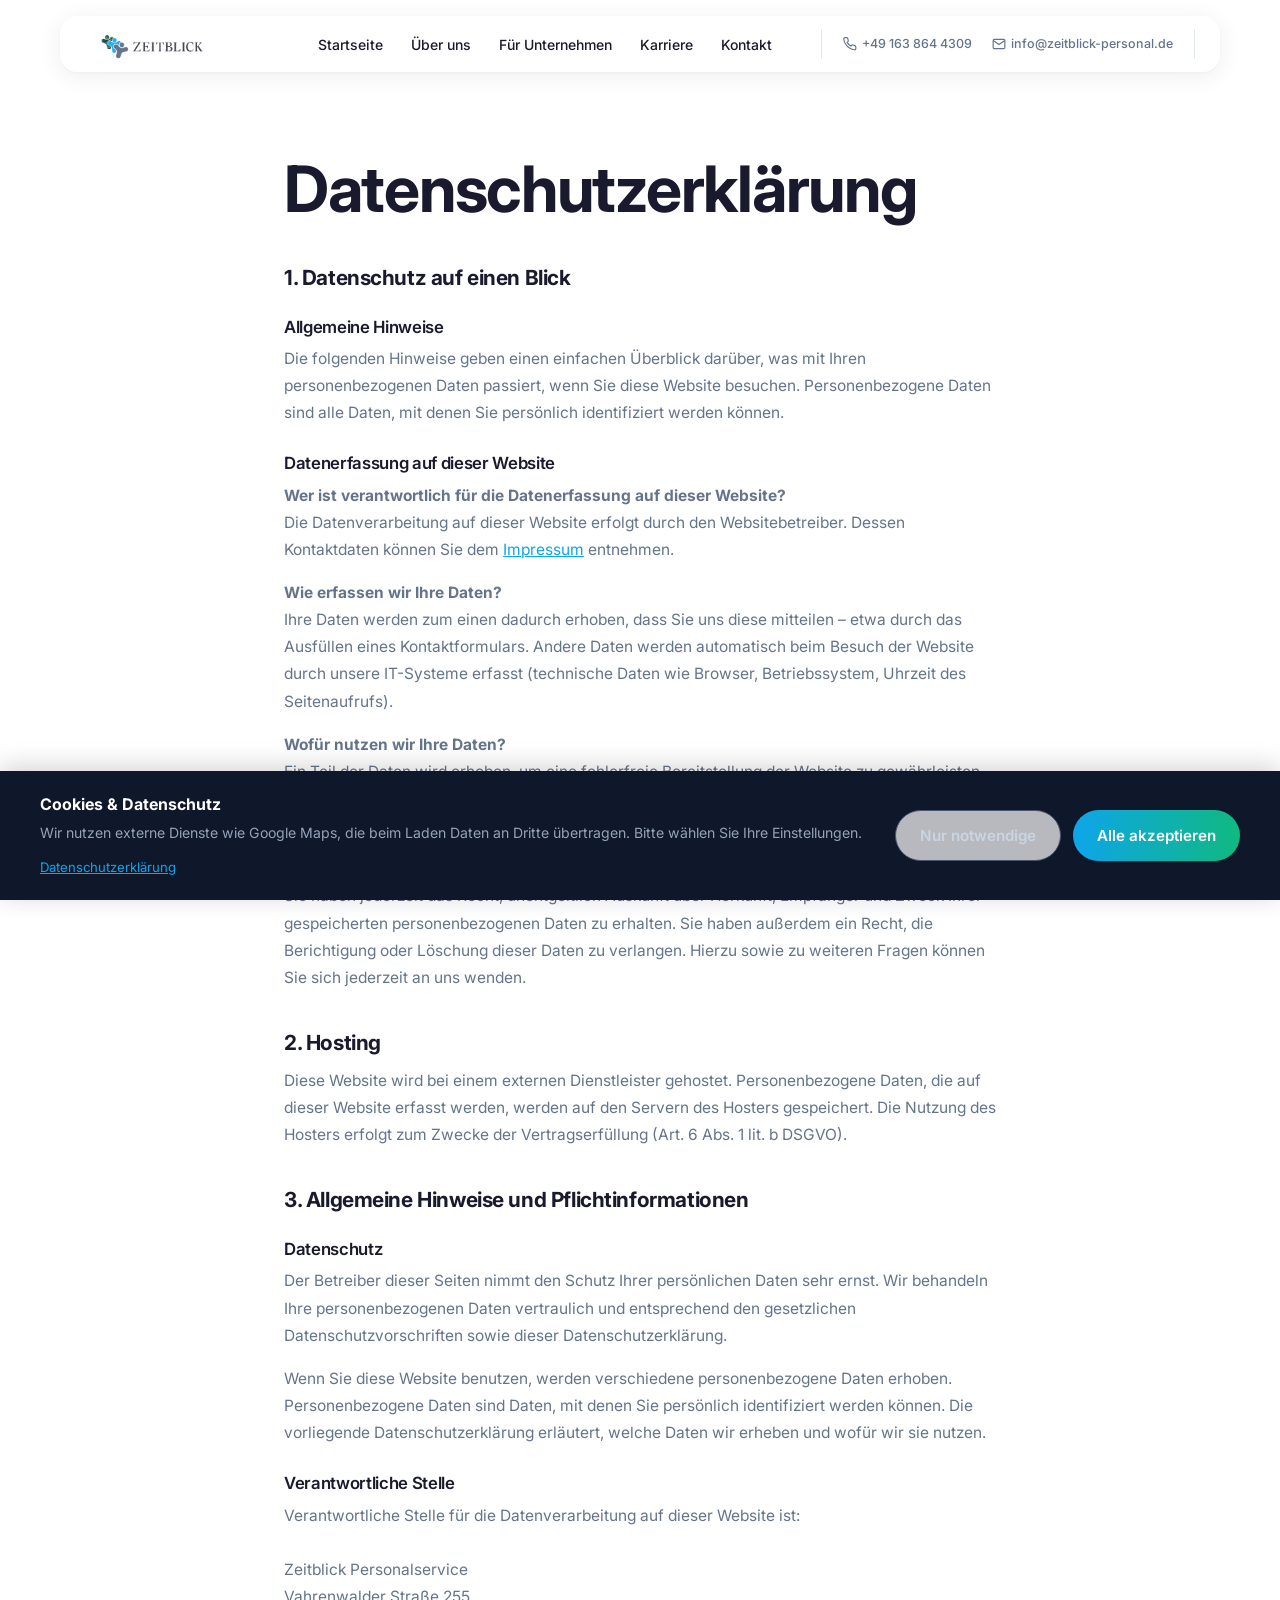
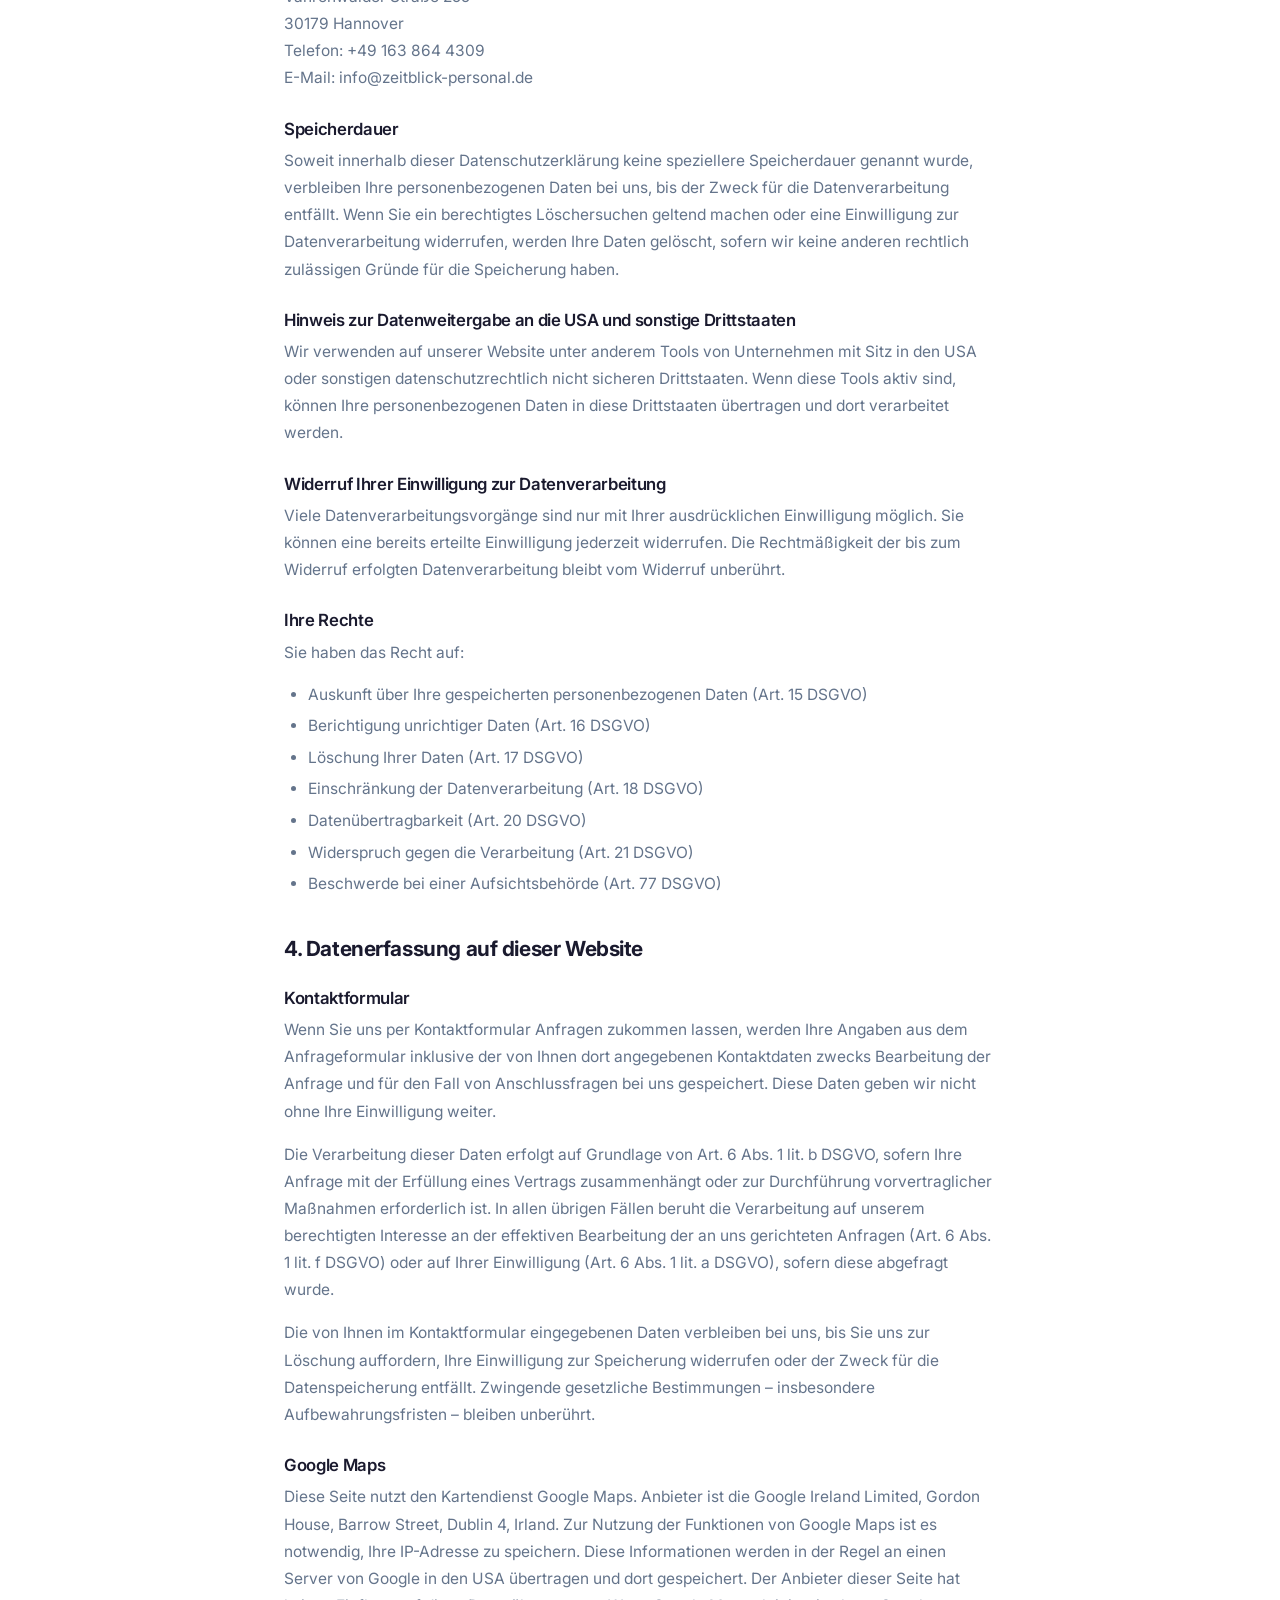
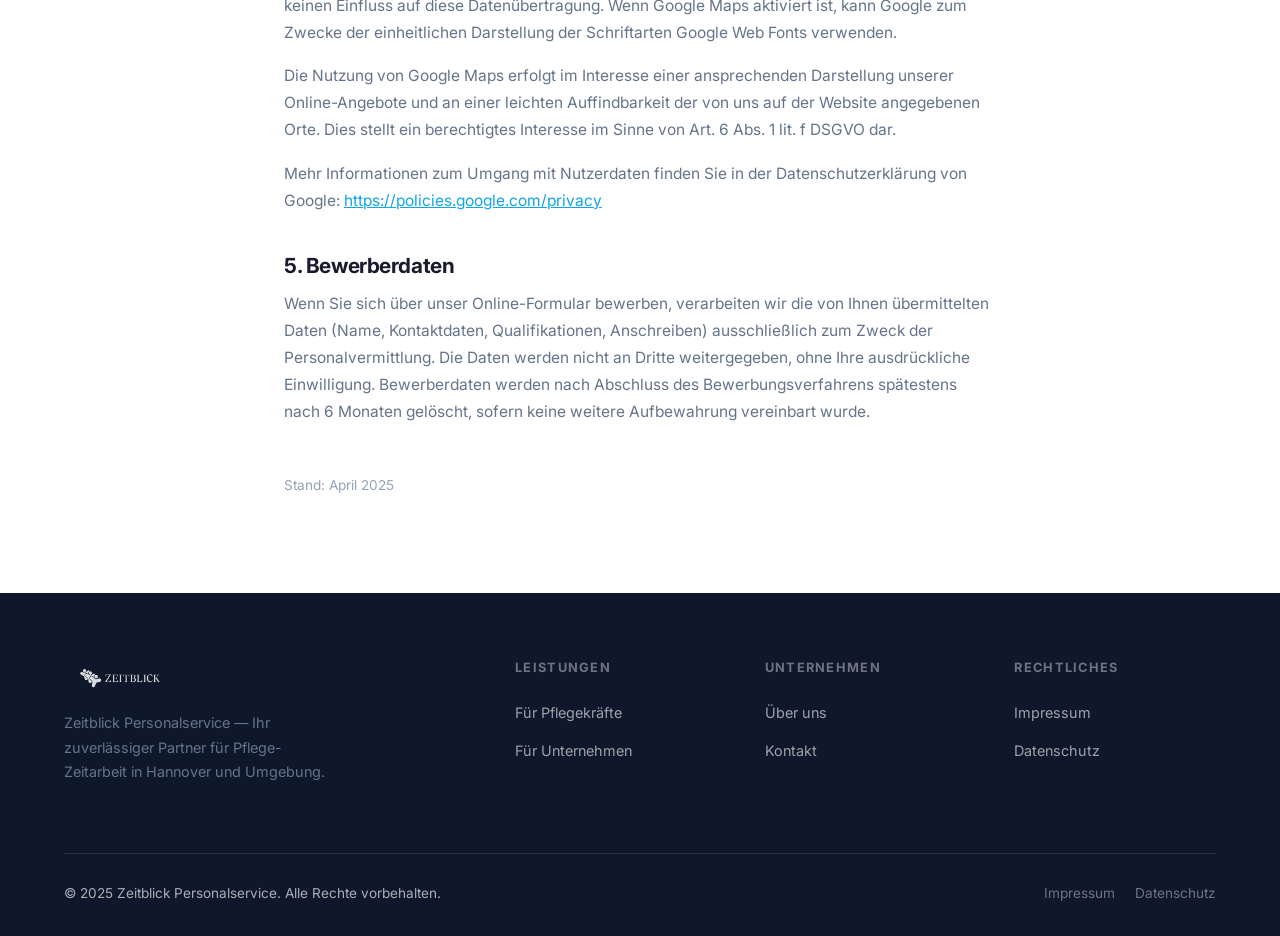
==== datenschutz.html @ 5e9ec185 "'Jetzt anfragen'-Button aus Nav-Insel entfernt Co-Authored-By: Claude Sonnet 4.6 <noreply@anthropic." ====
<!DOCTYPE html>
<html lang="de">
<head>
  <meta charset="UTF-8">
  <meta name="viewport" content="width=device-width, initial-scale=1.0">
  <title>Datenschutzerklärung — Zeitblick Personalservice</title>
  <meta name="description" content="Datenschutzerklärung von Zeitblick Personalservice gemäß DSGVO.">
  <meta property="og:type" content="website">
  <meta property="og:title" content="Datenschutzerklärung — Zeitblick Personalservice">
  <meta property="og:url" content="https://www.zeitblick-personal.de/datenschutz.html">
  <link rel="icon" type="image/svg+xml" href="assets/favicon.svg">
  <link rel="stylesheet" href="css/style.css">
</head>
<body>

<!-- Navigation -->
<nav class="nav" id="nav">
  <div class="container nav__inner">
    <a href="index.html" class="nav__logo">
      <img src="assets/logo.png" alt="Zeitblick Personalservice">
    </a>
    <ul class="nav__links">
      <li><a href="index.html" class="nav__link">Startseite</a></li>
      <li><a href="ueber-uns.html" class="nav__link">Über uns</a></li>
      <li><a href="unternehmen.html" class="nav__link">Für Unternehmen</a></li>
      <li><a href="karriere.html" class="nav__link">Karriere</a></li>
      <li><a href="kontakt.html" class="nav__link">Kontakt</a></li>
    </ul>
    <div class="nav__contact">
      <a href="tel:+491638644309" class="nav__contact-link">
        <svg width="14" height="14" viewBox="0 0 24 24" fill="none" stroke="currentColor" stroke-width="2"><path d="M22 16.92v3a2 2 0 01-2.18 2 19.79 19.79 0 01-8.63-3.07A19.5 19.5 0 014.36 12a19.79 19.79 0 01-3.07-8.67A2 2 0 013.27 1.2h3a2 2 0 012 1.72c.127.96.361 1.903.7 2.81a2 2 0 01-.45 2.11L7.09 9.21a16 16 0 006.29 6.29l1.38-1.38a2 2 0 012.11-.45c.907.339 1.85.573 2.81.7a2 2 0 011.72 2.04z"/></svg>
        +49 163 864 4309
      </a>
      <a href="mailto:info@zeitblick-personal.de" class="nav__contact-link">
        <svg width="14" height="14" viewBox="0 0 24 24" fill="none" stroke="currentColor" stroke-width="2"><path d="M4 4h16c1.1 0 2 .9 2 2v12c0 1.1-.9 2-2 2H4c-1.1 0-2-.9-2-2V6c0-1.1.9-2 2-2z"/><polyline points="22,6 12,13 2,6"/></svg>
        info@zeitblick-personal.de
      </a>
    </div>
    <button class="nav__toggle" id="navToggle" aria-label="Menü öffnen" aria-expanded="false">
      <span></span><span></span><span></span>
    </button>
  </div>
</nav>
<div class="nav__mobile" id="mobileNav">
  <a href="index.html">Startseite</a>
  <a href="ueber-uns.html">Über uns</a>
  <a href="unternehmen.html">Für Unternehmen</a>
  <a href="karriere.html">Karriere</a>
  <a href="kontakt.html">Kontakt</a>
  <a href="kontakt.html" class="btn btn--primary">Jetzt anfragen</a>
</div>

<div style="padding-top:var(--nav-h);">
  <div class="prose">
    <h1>Datenschutzerklärung</h1>

    <h2>1. Datenschutz auf einen Blick</h2>
    <h3>Allgemeine Hinweise</h3>
    <p>Die folgenden Hinweise geben einen einfachen Überblick darüber, was mit Ihren personenbezogenen Daten passiert, wenn Sie diese Website besuchen. Personenbezogene Daten sind alle Daten, mit denen Sie persönlich identifiziert werden können.</p>

    <h3>Datenerfassung auf dieser Website</h3>
    <p><strong>Wer ist verantwortlich für die Datenerfassung auf dieser Website?</strong><br>
    Die Datenverarbeitung auf dieser Website erfolgt durch den Websitebetreiber. Dessen Kontaktdaten können Sie dem <a href="impressum.html">Impressum</a> entnehmen.</p>
    <p><strong>Wie erfassen wir Ihre Daten?</strong><br>
    Ihre Daten werden zum einen dadurch erhoben, dass Sie uns diese mitteilen – etwa durch das Ausfüllen eines Kontaktformulars. Andere Daten werden automatisch beim Besuch der Website durch unsere IT-Systeme erfasst (technische Daten wie Browser, Betriebssystem, Uhrzeit des Seitenaufrufs).</p>
    <p><strong>Wofür nutzen wir Ihre Daten?</strong><br>
    Ein Teil der Daten wird erhoben, um eine fehlerfreie Bereitstellung der Website zu gewährleisten. Andere Daten können zur Analyse Ihres Nutzerverhaltens verwendet werden. Kontaktdaten werden ausschließlich zur Beantwortung Ihrer Anfragen genutzt.</p>
    <p><strong>Welche Rechte haben Sie bezüglich Ihrer Daten?</strong><br>
    Sie haben jederzeit das Recht, unentgeltlich Auskunft über Herkunft, Empfänger und Zweck Ihrer gespeicherten personenbezogenen Daten zu erhalten. Sie haben außerdem ein Recht, die Berichtigung oder Löschung dieser Daten zu verlangen. Hierzu sowie zu weiteren Fragen können Sie sich jederzeit an uns wenden.</p>

    <h2>2. Hosting</h2>
    <p>Diese Website wird bei einem externen Dienstleister gehostet. Personenbezogene Daten, die auf dieser Website erfasst werden, werden auf den Servern des Hosters gespeichert. Die Nutzung des Hosters erfolgt zum Zwecke der Vertragserfüllung (Art. 6 Abs. 1 lit. b DSGVO).</p>

    <h2>3. Allgemeine Hinweise und Pflichtinformationen</h2>
    <h3>Datenschutz</h3>
    <p>Der Betreiber dieser Seiten nimmt den Schutz Ihrer persönlichen Daten sehr ernst. Wir behandeln Ihre personenbezogenen Daten vertraulich und entsprechend den gesetzlichen Datenschutzvorschriften sowie dieser Datenschutzerklärung.</p>
    <p>Wenn Sie diese Website benutzen, werden verschiedene personenbezogene Daten erhoben. Personenbezogene Daten sind Daten, mit denen Sie persönlich identifiziert werden können. Die vorliegende Datenschutzerklärung erläutert, welche Daten wir erheben und wofür wir sie nutzen.</p>

    <h3>Verantwortliche Stelle</h3>
    <p>Verantwortliche Stelle für die Datenverarbeitung auf dieser Website ist:<br><br>
    Zeitblick Personalservice<br>
    Vahrenwalder Straße 255<br>
    30179 Hannover<br>
    Telefon: +49 163 864 4309<br>
    E-Mail: info@zeitblick-personal.de</p>

    <h3>Speicherdauer</h3>
    <p>Soweit innerhalb dieser Datenschutzerklärung keine speziellere Speicherdauer genannt wurde, verbleiben Ihre personenbezogenen Daten bei uns, bis der Zweck für die Datenverarbeitung entfällt. Wenn Sie ein berechtigtes Löschersuchen geltend machen oder eine Einwilligung zur Datenverarbeitung widerrufen, werden Ihre Daten gelöscht, sofern wir keine anderen rechtlich zulässigen Gründe für die Speicherung haben.</p>

    <h3>Hinweis zur Datenweitergabe an die USA und sonstige Drittstaaten</h3>
    <p>Wir verwenden auf unserer Website unter anderem Tools von Unternehmen mit Sitz in den USA oder sonstigen datenschutzrechtlich nicht sicheren Drittstaaten. Wenn diese Tools aktiv sind, können Ihre personenbezogenen Daten in diese Drittstaaten übertragen und dort verarbeitet werden.</p>

    <h3>Widerruf Ihrer Einwilligung zur Datenverarbeitung</h3>
    <p>Viele Datenverarbeitungsvorgänge sind nur mit Ihrer ausdrücklichen Einwilligung möglich. Sie können eine bereits erteilte Einwilligung jederzeit widerrufen. Die Rechtmäßigkeit der bis zum Widerruf erfolgten Datenverarbeitung bleibt vom Widerruf unberührt.</p>

    <h3>Ihre Rechte</h3>
    <p>Sie haben das Recht auf:</p>
    <ul>
      <li>Auskunft über Ihre gespeicherten personenbezogenen Daten (Art. 15 DSGVO)</li>
      <li>Berichtigung unrichtiger Daten (Art. 16 DSGVO)</li>
      <li>Löschung Ihrer Daten (Art. 17 DSGVO)</li>
      <li>Einschränkung der Datenverarbeitung (Art. 18 DSGVO)</li>
      <li>Datenübertragbarkeit (Art. 20 DSGVO)</li>
      <li>Widerspruch gegen die Verarbeitung (Art. 21 DSGVO)</li>
      <li>Beschwerde bei einer Aufsichtsbehörde (Art. 77 DSGVO)</li>
    </ul>

    <h2>4. Datenerfassung auf dieser Website</h2>
    <h3>Kontaktformular</h3>
    <p>Wenn Sie uns per Kontaktformular Anfragen zukommen lassen, werden Ihre Angaben aus dem Anfrageformular inklusive der von Ihnen dort angegebenen Kontaktdaten zwecks Bearbeitung der Anfrage und für den Fall von Anschlussfragen bei uns gespeichert. Diese Daten geben wir nicht ohne Ihre Einwilligung weiter.</p>
    <p>Die Verarbeitung dieser Daten erfolgt auf Grundlage von Art. 6 Abs. 1 lit. b DSGVO, sofern Ihre Anfrage mit der Erfüllung eines Vertrags zusammenhängt oder zur Durchführung vorvertraglicher Maßnahmen erforderlich ist. In allen übrigen Fällen beruht die Verarbeitung auf unserem berechtigten Interesse an der effektiven Bearbeitung der an uns gerichteten Anfragen (Art. 6 Abs. 1 lit. f DSGVO) oder auf Ihrer Einwilligung (Art. 6 Abs. 1 lit. a DSGVO), sofern diese abgefragt wurde.</p>
    <p>Die von Ihnen im Kontaktformular eingegebenen Daten verbleiben bei uns, bis Sie uns zur Löschung auffordern, Ihre Einwilligung zur Speicherung widerrufen oder der Zweck für die Datenspeicherung entfällt. Zwingende gesetzliche Bestimmungen – insbesondere Aufbewahrungsfristen – bleiben unberührt.</p>

    <h3>Google Maps</h3>
    <p>Diese Seite nutzt den Kartendienst Google Maps. Anbieter ist die Google Ireland Limited, Gordon House, Barrow Street, Dublin 4, Irland. Zur Nutzung der Funktionen von Google Maps ist es notwendig, Ihre IP-Adresse zu speichern. Diese Informationen werden in der Regel an einen Server von Google in den USA übertragen und dort gespeichert. Der Anbieter dieser Seite hat keinen Einfluss auf diese Datenübertragung. Wenn Google Maps aktiviert ist, kann Google zum Zwecke der einheitlichen Darstellung der Schriftarten Google Web Fonts verwenden.</p>
    <p>Die Nutzung von Google Maps erfolgt im Interesse einer ansprechenden Darstellung unserer Online-Angebote und an einer leichten Auffindbarkeit der von uns auf der Website angegebenen Orte. Dies stellt ein berechtigtes Interesse im Sinne von Art. 6 Abs. 1 lit. f DSGVO dar.</p>
    <p>Mehr Informationen zum Umgang mit Nutzerdaten finden Sie in der Datenschutzerklärung von Google: <a href="https://policies.google.com/privacy" target="_blank" rel="noopener">https://policies.google.com/privacy</a></p>

    <h2>5. Bewerberdaten</h2>
    <p>Wenn Sie sich über unser Online-Formular bewerben, verarbeiten wir die von Ihnen übermittelten Daten (Name, Kontaktdaten, Qualifikationen, Anschreiben) ausschließlich zum Zweck der Personalvermittlung. Die Daten werden nicht an Dritte weitergegeben, ohne Ihre ausdrückliche Einwilligung. Bewerberdaten werden nach Abschluss des Bewerbungsverfahrens spätestens nach 6 Monaten gelöscht, sofern keine weitere Aufbewahrung vereinbart wurde.</p>

    <p style="margin-top:48px;font-size:.85rem;color:var(--text-3);">Stand: April 2025</p>
  </div>
</div>

<!-- Footer -->
<footer class="footer">
  <div class="container">
    <div class="footer__grid">
      <div>
        <img src="assets/logo.png" alt="Zeitblick Personalservice" class="footer__logo">
        <p class="footer__desc">Zeitblick Personalservice — Ihr zuverlässiger Partner für Pflege-Zeitarbeit in Hannover und Umgebung.</p>
      </div>
      <div>
        <div class="footer__heading">Leistungen</div>
        <ul class="footer__links">
          <li><a href="karriere.html">Für Pflegekräfte</a></li>
          <li><a href="unternehmen.html">Für Unternehmen</a></li>
        </ul>
      </div>
      <div>
        <div class="footer__heading">Unternehmen</div>
        <ul class="footer__links">
          <li><a href="ueber-uns.html">Über uns</a></li>
          <li><a href="kontakt.html">Kontakt</a></li>
        </ul>
      </div>
      <div>
        <div class="footer__heading">Rechtliches</div>
        <ul class="footer__links">
          <li><a href="impressum.html">Impressum</a></li>
          <li><a href="datenschutz.html">Datenschutz</a></li>
        </ul>
      </div>
    </div>
    <div class="footer__bottom">
      <span class="footer__copy">© 2025 Zeitblick Personalservice. Alle Rechte vorbehalten.</span>
      <div class="footer__legal">
        <a href="impressum.html">Impressum</a>
        <a href="datenschutz.html">Datenschutz</a>
      </div>
    </div>
  </div>
</footer>

<script src="js/main.js"></script>
</body>
</html>
---- css/style.css ----
/* =========================================
   Zeitblick Personalservice — Main Stylesheet
   Design: Apple / OpenAI inspired — clean, minimal, premium
   ========================================= */

@import url('https://fonts.googleapis.com/css2?family=Inter:wght@300;400;500;600;700;800&display=swap');

/* --- Variables --- */
:root {
  --primary:       #0ea5e9;
  --primary-dark:  #0284c7;
  --primary-light: #e0f2fe;
  --secondary:     #10b981;
  --secondary-light: #d1fae5;
  --accent:        #f59e0b;

  --white:         #ffffff;
  --bg:            #ffffff;
  --bg-subtle:     #f8fafc;
  --bg-dark:       #0f172a;

  --text:          #1a1a2e;
  --text-2:        #64748b;
  --text-3:        #94a3b8;
  --text-light:    #ffffff;

  --border:        #cbd5e1;
  --border-light:  #e2e8f0;

  --r-sm:  8px;
  --r:     14px;
  --r-lg:  20px;
  --r-xl:  28px;

  --shadow-sm: 0 1px 4px rgba(0,0,0,.05);
  --shadow:    0 4px 20px rgba(0,0,0,.08);
  --shadow-lg: 0 12px 40px rgba(0,0,0,.12);

  --nav-h: 72px;
  --max-w: 1200px;
  --narrow: 760px;

  --ease: cubic-bezier(.25,.46,.45,.94);
}

/* --- Reset --- */
*, *::before, *::after { box-sizing: border-box; margin: 0; padding: 0; }
html { scroll-behavior: smooth; -webkit-text-size-adjust: 100%; }
body {
  font-family: 'Inter', -apple-system, BlinkMacSystemFont, 'Segoe UI', sans-serif;
  font-size: 17px;
  line-height: 1.65;
  color: var(--text);
  background: var(--bg);
  -webkit-font-smoothing: antialiased;
}
img, svg { display: block; max-width: 100%; }
a { color: inherit; text-decoration: none; }
ul { list-style: none; }
button { font: inherit; cursor: pointer; border: none; background: none; }
input, textarea, select {
  font: inherit;
  border: none;
  outline: none;
  background: none;
}

/* --- Typography --- */
h1, h2, h3, h4 { font-weight: 700; line-height: 1.15; letter-spacing: -.02em; }
h1 { font-size: clamp(2.4rem, 5vw, 4rem); }
h2 { font-size: clamp(1.8rem, 3.5vw, 2.8rem); }
h3 { font-size: clamp(1.2rem, 2vw, 1.5rem); font-weight: 600; }
h4 { font-size: 1rem; font-weight: 600; }
p { color: var(--text-2); line-height: 1.75; }
.lead {
  font-size: clamp(1.05rem, 2vw, 1.25rem);
  color: var(--text-2);
  line-height: 1.7;
}
.eyebrow {
  font-size: .8rem;
  font-weight: 600;
  letter-spacing: .12em;
  text-transform: uppercase;
  color: var(--primary);
  margin-bottom: .75rem;
}

/* --- Layout --- */
.container {
  width: 100%;
  max-width: var(--max-w);
  margin: 0 auto;
  padding: 0 24px;
}
.container--narrow {
  max-width: var(--narrow);
}
.section {
  padding: 100px 0;
}
.section--sm {
  padding: 64px 0;
}
.section--dark {
  background: var(--bg-dark);
  color: var(--text-light);
}
.section--dark p { color: rgba(255,255,255,.65); }
.section--gray {
  background: var(--bg-subtle);
}
.grid-2 {
  display: grid;
  grid-template-columns: 1fr 1fr;
  gap: 32px;
}
.grid-3 {
  display: grid;
  grid-template-columns: repeat(3, 1fr);
  gap: 28px;
}
.grid-4 {
  display: grid;
  grid-template-columns: repeat(4, 1fr);
  gap: 24px;
}
.flex-center {
  display: flex;
  align-items: center;
  justify-content: center;
}
.text-center { text-align: center; }

/* --- Navigation Island --- */
.nav {
  position: fixed;
  top: 16px;
  left: 50%;
  transform: translateX(-50%);
  z-index: 1000;
  height: 56px;
  width: calc(100% - 48px);
  max-width: 1160px;
  background: rgba(255,255,255,.88);
  backdrop-filter: saturate(180%) blur(20px);
  -webkit-backdrop-filter: saturate(180%) blur(20px);
  border: 1px solid rgba(255,255,255,.7);
  border-radius: 18px;
  box-shadow: 0 4px 24px rgba(0,0,0,.07), 0 1px 4px rgba(0,0,0,.04),
              inset 0 1px 0 rgba(255,255,255,.8);
  transition: box-shadow .3s var(--ease), background .3s var(--ease);
}
.nav.scrolled {
  background: rgba(255,255,255,.96);
  box-shadow: 0 8px 40px rgba(0,0,0,.11), 0 2px 8px rgba(0,0,0,.06),
              inset 0 1px 0 rgba(255,255,255,.9);
}
.nav__inner {
  display: flex;
  align-items: center;
  height: 100%;
  gap: 32px;
  padding: 0 20px;
}
.nav__logo img { height: 48px; width: auto; }

/* Nav Contact Links */
.nav__contact {
  display: flex;
  align-items: center;
  gap: 2px;
  padding: 0 12px;
  border-left: 1px solid var(--border-light);
  border-right: 1px solid var(--border-light);
  margin: 0 4px;
}
.nav__contact-link {
  display: flex;
  align-items: center;
  gap: 5px;
  padding: 5px 9px;
  border-radius: var(--r-sm);
  font-size: .78rem;
  font-weight: 500;
  color: var(--text-2);
  white-space: nowrap;
  transition: color .2s, background .2s;
}
.nav__contact-link:hover {
  color: var(--primary);
  background: var(--primary-light);
}
@media (max-width: 1100px) {
  .nav__contact { display: none; }
}
.nav__links {
  display: flex;
  gap: 2px;
  margin-left: auto;
}
.nav__link {
  padding: 6px 13px;
  font-size: .875rem;
  font-weight: 500;
  color: var(--text);
  border-radius: 10px;
  transition: background .2s, color .2s;
}
.nav__link:hover { background: var(--bg-subtle); }
.nav__link.active { color: var(--primary); font-weight: 600; }
.nav__cta {
  margin-left: 8px;
  white-space: nowrap;
  padding: 7px 16px !important;
  font-size: .82rem !important;
  border-radius: 10px !important;
  box-shadow: none !important;
  color: #fff !important;
}
.nav__toggle {
  display: none;
  flex-direction: column;
  gap: 5px;
  padding: 8px;
  margin-left: auto;
  border-radius: 10px;
  transition: background .15s;
}
.nav__toggle:hover { background: var(--bg-subtle); }
.nav__toggle span {
  display: block;
  width: 22px;
  height: 2px;
  background: var(--text);
  border-radius: 2px;
  transition: var(--ease) .25s;
}
.nav__mobile {
  display: none;
  position: fixed;
  top: calc(16px + 56px + 8px);
  left: 50%;
  transform: translateX(-50%);
  width: calc(100% - 48px);
  max-width: 1160px;
  background: rgba(255,255,255,.97);
  backdrop-filter: blur(20px);
  border: 1px solid var(--border-light);
  border-radius: 18px;
  padding: 16px 20px 20px;
  z-index: 999;
  box-shadow: 0 12px 48px rgba(0,0,0,.12);
}
.nav__mobile.open { display: block; }
.nav__mobile a {
  display: block;
  padding: 12px 0;
  font-size: 1rem;
  font-weight: 500;
  border-bottom: 1px solid var(--border-light);
  color: var(--text);
}
.nav__mobile .btn {
  display: flex;
  margin-top: 16px;
  width: 100%;
  justify-content: center;
  text-align: center;
  border-bottom: none;
}

/* --- Buttons --- */
.btn {
  display: inline-flex;
  align-items: center;
  gap: 8px;
  padding: 12px 24px;
  font-size: .95rem;
  font-weight: 600;
  border-radius: 100px;
  transition: all .2s var(--ease);
  cursor: pointer;
}
.btn--primary {
  background: linear-gradient(90deg, var(--primary) 0%, var(--secondary) 40%, #38bdf8 60%, var(--primary) 100%);
  background-size: 250% auto;
  color: #fff;
  animation: btnShimmer 4s linear infinite;
  will-change: background-position;
  transform: translateZ(0);
}
@keyframes btnShimmer {
  0%   { background-position: 0% center; }
  100% { background-position: 250% center; }
}
.btn--primary:hover {
  transform: translateY(-1px) translateZ(0);
  box-shadow: 0 6px 20px rgba(14,165,233,.35);
  animation-duration: 2s;
}
.btn--outline {
  background: rgba(255,255,255,.7);
  color: var(--primary);
  border: 1.5px solid rgba(14,165,233,.35);
  backdrop-filter: blur(4px);
}
.btn--outline:hover {
  background: var(--primary-light);
  border-color: var(--primary);
}
.btn--white {
  background: #fff;
  color: var(--primary);
}
.btn--white:hover {
  background: #f0f0f0;
  transform: translateY(-1px);
}
.btn--ghost {
  background: rgba(255,255,255,.12);
  color: #fff;
  border: 1.5px solid rgba(255,255,255,.25);
}
.btn--ghost:hover {
  background: rgba(255,255,255,.2);
}
.btn--lg {
  padding: 16px 32px;
  font-size: 1rem;
}

/* --- Hero --- */
.hero {
  padding-top: calc(var(--nav-h) + 80px);
  padding-bottom: 100px;
  position: relative;
  overflow: hidden;
}
.hero--light {
  background: linear-gradient(150deg, #fff7ed 0%, #e0f2fe 45%, #d1fae5 100%);
}
.hero--dark {
  background: var(--bg-dark);
  color: var(--text-light);
}
.hero--dark h1 { color: #fff; }
.hero--dark .lead { color: rgba(255,255,255,.7); }
.hero__tag {
  display: inline-flex;
  align-items: center;
  gap: 8px;
  padding: 6px 16px;
  background: var(--primary-light);
  color: var(--primary);
  border-radius: 100px;
  font-size: .82rem;
  font-weight: 600;
  letter-spacing: .04em;
  margin-bottom: 28px;
}
.hero__tag--dark {
  background: rgba(14,165,233,.25);
  color: #7dd3fc;
}
.hero h1 { margin-bottom: 24px; }
.hero .lead { margin-bottom: 40px; max-width: 560px; }
.hero__actions {
  display: flex;
  gap: 16px;
  flex-wrap: wrap;
}
.hero__orbs {
  position: absolute;
  inset: 0;
  overflow: hidden;
  pointer-events: none;
}
.hero__orb {
  position: absolute;
  border-radius: 50%;
  filter: blur(90px);
  opacity: .55;
}
.hero__orb--1 {
  width: 600px; height: 600px;
  background: radial-gradient(circle, #38bdf8 0%, transparent 65%);
  top: -220px; right: -80px;
}
.hero__orb--2 {
  width: 500px; height: 500px;
  background: radial-gradient(circle, #fbbf24 0%, transparent 65%);
  bottom: -180px; left: -80px;
}

/* --- Stats bar --- */
.stats {
  background: var(--white);
  border-top: 1px solid var(--border-light);
  border-bottom: 1px solid var(--border-light);
  padding: 40px 0;
}
.stats__grid {
  display: grid;
  grid-template-columns: repeat(4, 1fr);
  gap: 24px;
  text-align: center;
}
.stats__item {}
.stats__number {
  font-size: 2.2rem;
  font-weight: 800;
  color: var(--primary);
  letter-spacing: -.03em;
  line-height: 1;
  margin-bottom: 6px;
}
.stats__label {
  font-size: .88rem;
  color: var(--text-2);
  font-weight: 500;
}

/* --- Cards --- */
.card {
  background: var(--white);
  border: 1px solid var(--border-light);
  border-radius: var(--r-lg);
  padding: 32px;
  transition: box-shadow .25s var(--ease), transform .25s var(--ease);
}
.card:hover {
  box-shadow: var(--shadow);
  transform: translateY(-3px);
}
.card--gray { background: var(--bg-subtle); border-color: transparent; }
.card__icon {
  width: 52px; height: 52px;
  border-radius: var(--r);
  background: var(--primary-light);
  display: flex;
  align-items: center;
  justify-content: center;
  margin-bottom: 20px;
}
.card__icon svg { color: var(--primary); }
.card h3 { margin-bottom: 10px; }
.card p { font-size: .95rem; }

/* --- Feature split --- */
.split {
  display: grid;
  grid-template-columns: 1fr 1fr;
  min-height: 480px;
  position: relative;
  overflow: hidden;
}
.split::after {
  content: '';
  position: absolute;
  inset: 0;
  background: linear-gradient(90deg, transparent 0%, rgba(255,255,255,.18) 50%, transparent 100%);
  width: 60%;
  animation: splitGloss 4s ease-in-out infinite;
  pointer-events: none;
  z-index: 1;
}
@keyframes splitGloss {
  0%   { transform: translateX(-120%); }
  100% { transform: translateX(280%); }
}
.split__panel {
  padding: 80px 60px;
  display: flex;
  flex-direction: column;
  justify-content: center;
  position: relative;
  z-index: 0;
}
.split__panel--primary {
  background: var(--primary);
  color: #fff;
}
.split__panel--primary h2,
.split__panel--primary h3 { color: #fff; }
.split__panel--primary p { color: rgba(255,255,255,.75); }
.split__panel--secondary {
  background: var(--secondary);
  color: #fff;
}
.split__panel--secondary h2,
.split__panel--secondary h3 { color: #fff; }
.split__panel--secondary p { color: rgba(255,255,255,.75); }
.split__label {
  font-size: .78rem;
  font-weight: 700;
  letter-spacing: .12em;
  text-transform: uppercase;
  opacity: .7;
  margin-bottom: 16px;
}
.split__list {
  margin-top: 24px;
  display: flex;
  flex-direction: column;
  gap: 12px;
}
.split__list li {
  display: flex;
  align-items: flex-start;
  gap: 10px;
  font-size: .95rem;
  color: rgba(255,255,255,.85);
}
.split__list li::before {
  content: '';
  flex-shrink: 0;
  width: 20px; height: 20px;
  border-radius: 50%;
  background: rgba(255,255,255,.2);
  background-image: url("data:image/svg+xml,%3Csvg xmlns='http://www.w3.org/2000/svg' viewBox='0 0 20 20' fill='white'%3E%3Cpath fill-rule='evenodd' d='M16.707 5.293a1 1 0 010 1.414l-8 8a1 1 0 01-1.414 0l-4-4a1 1 0 011.414-1.414L8 12.586l7.293-7.293a1 1 0 011.414 0z' clip-rule='evenodd'/%3E%3C/svg%3E");
  background-size: 13px;
  background-repeat: no-repeat;
  background-position: center;
  margin-top: 2px;
}

/* --- Process steps --- */
.steps {
  counter-reset: step;
  display: flex;
  flex-direction: column;
  gap: 0;
}
.step {
  display: grid;
  grid-template-columns: 64px 1fr;
  gap: 24px;
  padding: 32px 0;
  border-bottom: 1px solid var(--border-light);
}
.step:last-child { border-bottom: none; }
.step__num {
  width: 48px; height: 48px;
  border-radius: 50%;
  background: var(--primary-light);
  color: var(--primary);
  font-size: 1.1rem;
  font-weight: 800;
  display: flex;
  align-items: center;
  justify-content: center;
  flex-shrink: 0;
}
.step__body h4 { margin-bottom: 6px; font-size: 1.05rem; }
.step__body p { font-size: .95rem; }

/* --- Job cards --- */
.job-card {
  background: var(--white);
  border: 1px solid var(--border-light);
  border-radius: var(--r-lg);
  padding: 28px 32px;
  display: flex;
  align-items: center;
  gap: 24px;
  transition: all .2s var(--ease);
}
.job-card:hover {
  border-color: var(--primary);
  box-shadow: 0 0 0 4px var(--primary-light), var(--shadow-sm);
  transform: translateX(4px);
}
.job-card__icon {
  width: 52px; height: 52px;
  border-radius: var(--r);
  background: var(--primary-light);
  display: flex;
  align-items: center;
  justify-content: center;
  flex-shrink: 0;
}
.job-card__body { flex: 1; }
.job-card__title {
  font-size: 1.05rem;
  font-weight: 700;
  color: var(--text);
  margin-bottom: 4px;
}
.job-card__meta {
  display: flex;
  gap: 16px;
  flex-wrap: wrap;
}
.job-card__tag {
  display: inline-flex;
  align-items: center;
  gap: 5px;
  font-size: .8rem;
  font-weight: 500;
  color: var(--text-2);
}
.job-card__badge {
  padding: 4px 12px;
  border-radius: 100px;
  font-size: .78rem;
  font-weight: 600;
  background: var(--secondary-light);
  color: var(--secondary);
}
.job-card__arrow {
  color: var(--text-3);
  transition: transform .2s, color .2s;
}
.job-card:hover .job-card__arrow { transform: translateX(4px); color: var(--primary); }

/* --- Contact Form --- */
.form-group {
  display: flex;
  flex-direction: column;
  gap: 6px;
  margin-bottom: 20px;
}
.form-label {
  font-size: .88rem;
  font-weight: 600;
  color: var(--text);
}
.form-field {
  padding: 14px 18px;
  background: var(--bg-subtle);
  border: 1.5px solid var(--border);
  border-radius: var(--r);
  font-size: .95rem;
  color: var(--text);
  transition: border-color .2s, box-shadow .2s;
}
.form-field:focus {
  border-color: var(--primary);
  box-shadow: 0 0 0 4px var(--primary-light);
  background: var(--white);
}
textarea.form-field { resize: vertical; min-height: 140px; }
.form-row { display: grid; grid-template-columns: 1fr 1fr; gap: 20px; }
.form-check {
  display: flex;
  align-items: flex-start;
  gap: 12px;
  margin-bottom: 28px;
}
.form-check input[type="checkbox"] {
  width: 18px; height: 18px;
  flex-shrink: 0;
  margin-top: 2px;
  accent-color: var(--primary);
}
.form-check label { font-size: .88rem; color: var(--text-2); }
.form-check a { color: var(--primary); text-decoration: underline; }
.form-success {
  display: none;
  padding: 20px 24px;
  background: var(--secondary-light);
  border: 1px solid #6ee7b7;
  border-radius: var(--r);
  color: var(--secondary);
  font-weight: 600;
  margin-top: 16px;
}

/* --- Map --- */
.map-wrapper {
  border-radius: var(--r-lg);
  overflow: hidden;
  box-shadow: var(--shadow);
  border: 1px solid var(--border-light);
}
.map-wrapper iframe {
  display: block;
  width: 100%;
  height: 420px;
  border: none;
}

/* --- Page hero (inner pages) --- */
.page-hero {
  padding-top: calc(var(--nav-h) + 60px);
  padding-bottom: 72px;
  background: linear-gradient(135deg, #fff7ed 0%, #e0f2fe 60%, #d1fae5 100%);
  background-size: 300% 300%;
  animation: heroGradient 14s ease infinite;
}
.page-hero h1 { margin-bottom: 16px; }
.page-hero .lead { max-width: 560px; }

/* --- CTA Section --- */
.cta-section {
  padding: 80px 0;
  background: var(--primary);
  text-align: center;
}
.cta-section h2 { color: #fff; margin-bottom: 16px; }
.cta-section p { color: rgba(255,255,255,.75); margin-bottom: 36px; }
.cta-section .btn { margin: 0 8px; }

/* --- Footer --- */
.footer {
  background: var(--bg-dark);
  color: rgba(255,255,255,.65);
  padding: 64px 0 32px;
}
.footer__grid {
  display: grid;
  grid-template-columns: 2fr 1fr 1fr 1fr;
  gap: 48px;
  margin-bottom: 48px;
}
.footer__logo {
  filter: brightness(0) invert(1);
  opacity: .85;
  height: 38px;
  width: auto;
  margin-bottom: 16px;
}
.footer__desc {
  font-size: .9rem;
  line-height: 1.7;
  margin-bottom: 20px;
  max-width: 280px;
}
.footer__contact a {
  display: flex;
  align-items: center;
  gap: 8px;
  font-size: .88rem;
  color: rgba(255,255,255,.6);
  margin-bottom: 8px;
  transition: color .2s;
}
.footer__contact a:hover { color: #fff; }
.footer__heading {
  font-size: .8rem;
  font-weight: 700;
  letter-spacing: .1em;
  text-transform: uppercase;
  color: rgba(255,255,255,.4);
  margin-bottom: 20px;
}
.footer__links li { margin-bottom: 10px; }
.footer__links a {
  font-size: .9rem;
  color: rgba(255,255,255,.6);
  transition: color .2s;
}
.footer__links a:hover { color: #fff; }
.footer__bottom {
  padding-top: 28px;
  border-top: 1px solid rgba(255,255,255,.1);
  display: flex;
  align-items: center;
  justify-content: space-between;
  flex-wrap: wrap;
  gap: 12px;
}
.footer__copy { font-size: .85rem; }
.footer__legal { display: flex; gap: 20px; }
.footer__legal a {
  font-size: .85rem;
  color: rgba(255,255,255,.4);
  transition: color .2s;
}
.footer__legal a:hover { color: rgba(255,255,255,.8); }

/* --- Prose (Impressum / Datenschutz) --- */
.prose {
  max-width: 760px;
  margin: 0 auto;
  padding: 80px 24px;
}
.prose h1 { margin-bottom: 40px; }
.prose h2 {
  font-size: 1.3rem;
  margin-top: 40px;
  margin-bottom: 12px;
  color: var(--text);
}
.prose h3 {
  font-size: 1.05rem;
  margin-top: 28px;
  margin-bottom: 8px;
  color: var(--text);
}
.prose p {
  margin-bottom: 16px;
  font-size: .97rem;
  color: var(--text-2);
}
.prose a { color: var(--primary); text-decoration: underline; }
.prose ul {
  list-style: disc;
  padding-left: 24px;
  margin-bottom: 16px;
}
.prose ul li { margin-bottom: 6px; color: var(--text-2); font-size: .97rem; }

/* --- Badges / Tags --- */
.badge {
  display: inline-flex;
  align-items: center;
  gap: 6px;
  padding: 5px 14px;
  border-radius: 100px;
  font-size: .8rem;
  font-weight: 600;
}
.badge--blue { background: var(--primary-light); color: var(--primary); }
.badge--green { background: var(--secondary-light); color: var(--secondary); }
.badge--gray { background: #f0f0f5; color: #5a5a6e; }

/* --- Testimonial --- */
.testimonial {
  background: var(--bg-subtle);
  border-radius: var(--r-xl);
  padding: 48px;
  position: relative;
}
.testimonial::before {
  content: '"';
  position: absolute;
  top: 20px; left: 36px;
  font-size: 6rem;
  line-height: 1;
  color: var(--primary-light);
  font-family: Georgia, serif;
}
.testimonial__text {
  font-size: 1.15rem;
  font-style: italic;
  color: var(--text);
  line-height: 1.75;
  margin-bottom: 24px;
  padding-top: 32px;
}
.testimonial__author {
  font-weight: 700;
  font-size: .9rem;
  color: var(--text);
}
.testimonial__role { font-size: .85rem; color: var(--text-2); }

/* --- Icon utility --- */
.icon-wrap {
  width: 56px; height: 56px;
  border-radius: var(--r-lg);
  display: flex;
  align-items: center;
  justify-content: center;
  flex-shrink: 0;
}
.icon-wrap--blue { background: var(--primary-light); color: var(--primary); }
.icon-wrap--green { background: var(--secondary-light); color: var(--secondary); }
.icon-wrap--gray { background: #f0f0f5; color: #5a5a6e; }

/* --- Divider --- */
.divider {
  width: 48px; height: 4px;
  background: var(--primary);
  border-radius: 2px;
  margin: 20px 0 28px;
}
.divider--center { margin: 20px auto 28px; }

/* --- Responsive --- */
@media (max-width: 1024px) {
  .grid-4 { grid-template-columns: repeat(2, 1fr); }
  .footer__grid { grid-template-columns: 1fr 1fr; gap: 32px; }
}

@media (max-width: 768px) {
  :root { --nav-h: 64px; }
  .nav { top: 12px; height: 50px; width: calc(100% - 32px); border-radius: 14px; }
  .nav__mobile { top: calc(12px + 50px + 8px); width: calc(100% - 32px); border-radius: 14px; }
  .section { padding: 72px 0; }
  .nav__links, .nav__cta { display: none; }
  .nav__toggle { display: flex; }
  .grid-2, .grid-3, .grid-4 { grid-template-columns: 1fr; }
  .stats__grid { grid-template-columns: repeat(2, 1fr); }
  .split { grid-template-columns: 1fr; }
  .split__panel { padding: 48px 32px; }
  .form-row { grid-template-columns: 1fr; }
  .footer__grid { grid-template-columns: 1fr; gap: 28px; }
  .footer__bottom { flex-direction: column; text-align: center; }
  .hero { padding-top: calc(var(--nav-h) + 48px); padding-bottom: 64px; }
  .hero__actions { flex-direction: column; }
  .hero__actions .btn { text-align: center; justify-content: center; }
  .testimonial { padding: 32px 28px; }
  .testimonial::before { font-size: 4rem; }
  .job-card { flex-wrap: wrap; }
}

@media (max-width: 480px) {
  .stats__grid { grid-template-columns: 1fr 1fr; }
  .prose { padding: 60px 20px; }
  h1 { font-size: 2rem; }
  h2 { font-size: 1.6rem; }
}

/* --- Animations --- */
@keyframes fadeUp {
  from { opacity: 0; transform: translateY(24px); }
  to   { opacity: 1; transform: translateY(0); }
}
.animate-up { animation: fadeUp .6s var(--ease) both; }
.delay-1 { animation-delay: .1s; }
.delay-2 { animation-delay: .2s; }
.delay-3 { animation-delay: .3s; }
.delay-4 { animation-delay: .4s; }

/* --- Utility --- */
.mt-0  { margin-top: 0; }
.mt-8  { margin-top: 8px; }
.mt-16 { margin-top: 16px; }
.mt-24 { margin-top: 24px; }
.mt-32 { margin-top: 32px; }
.mt-48 { margin-top: 48px; }
.mb-8  { margin-bottom: 8px; }
.mb-16 { margin-bottom: 16px; }
.mb-24 { margin-bottom: 24px; }
.mb-32 { margin-bottom: 32px; }
.mb-48 { margin-bottom: 48px; }
.mb-64 { margin-bottom: 64px; }
.gap-8 { gap: 8px; }
.w-full { width: 100%; }
.sr-only { position: absolute; width: 1px; height: 1px; overflow: hidden; clip: rect(0,0,0,0); }

/* --- Section images --- */
.section-img {
  width: 100%;
  border-radius: var(--r-xl);
  object-fit: cover;
  display: block;
  box-shadow: var(--shadow);
}
.section-img--landscape { aspect-ratio: 16/9; }
.section-img--portrait  { aspect-ratio: 4/3; }
.section-img--square    { aspect-ratio: 1/1; }

/* Full-bleed photo banner with quote overlay */
.photo-banner {
  position: relative;
  height: 420px;
  overflow: hidden;
}
.photo-banner__img {
  width: 100%;
  height: 100%;
  object-fit: cover;
  object-position: center 40%;
  display: block;
}
.photo-banner__overlay {
  position: absolute;
  inset: 0;
  background: linear-gradient(to right, rgba(7,89,133,.72) 0%, rgba(5,150,105,.55) 100%);
  display: flex;
  align-items: center;
}
.photo-banner__quote {
  color: #fff;
  font-size: clamp(1.3rem, 2.8vw, 2rem);
  font-weight: 700;
  line-height: 1.35;
  max-width: 700px;
  letter-spacing: -.01em;
}
.photo-banner__quote cite {
  display: block;
  font-size: .9rem;
  font-weight: 400;
  opacity: .8;
  margin-top: 12px;
  font-style: normal;
}

/* Rounded image card for section columns */
.img-card {
  border-radius: var(--r-xl);
  overflow: hidden;
  box-shadow: var(--shadow-lg);
  position: relative;
}
.img-card img {
  width: 100%;
  height: 100%;
  object-fit: cover;
  display: block;
  min-height: 320px;
}

@media (max-width: 768px) {
  .photo-banner { height: 280px; }
  .img-card img { min-height: 220px; }
}

/* --- Scroll animations --- */
.scroll-hidden {
  opacity: 0;
  transform: translateY(22px);
  transition: opacity .55s ease, transform .55s ease;
}
.scroll-visible {
  opacity: 1 !important;
  transform: translateY(0) !important;
}

/* --- Hero min-height & animated gradient --- */
.hero--light {
  min-height: calc(92vh - var(--nav-h));
  display: flex;
  align-items: center;
  background: linear-gradient(135deg, #fff7ed 0%, #e0f2fe 30%, #d1fae5 60%, #fef3c7 100%);
  background-size: 300% 300%;
  animation: heroGradient 14s ease infinite;
}
.hero--light .container { width: 100%; }

/* Gradient shift */
@keyframes heroGradient {
  0%   { background-position: 0% 50%; }
  50%  { background-position: 100% 50%; }
  100% { background-position: 0% 50%; }
}

/* Orb float animations */
@keyframes orbFloat1 {
  0%, 100% { transform: translate(0px, 0px) scale(1); }
  33%       { transform: translate(-24px, 18px) scale(1.06); }
  66%       { transform: translate(18px, -14px) scale(0.96); }
}
@keyframes orbFloat2 {
  0%, 100% { transform: translate(0px, 0px) scale(1); }
  40%       { transform: translate(20px, -22px) scale(1.08); }
  70%       { transform: translate(-16px, 12px) scale(0.94); }
}
.hero__orb--1 { animation: orbFloat1 18s ease-in-out infinite; }
.hero__orb--2 { animation: orbFloat2 22s ease-in-out infinite; }

/* Badge pulse */
@keyframes badgePulse {
  0%, 100% { box-shadow: 0 0 0 0 rgba(14,165,233,.15); }
  50%       { box-shadow: 0 0 0 8px rgba(14,165,233,0); }
}
.hero__tag { animation: badgePulse 3.5s ease-in-out infinite; }

/* Hero text entrance — staggered */
@keyframes heroFadeUp {
  from { opacity: 0; transform: translateY(28px); }
  to   { opacity: 1; transform: translateY(0); }
}
.animate-up        { animation: heroFadeUp .7s cubic-bezier(.22,.68,0,1.2) both; }
.animate-up.delay-1 { animation-delay: .15s; }
.animate-up.delay-2 { animation-delay: .3s; }
.animate-up.delay-3 { animation-delay: .45s; }

/* Headline word highlight shimmer */
@keyframes shimmer {
  0%   { background-position: -200% center; }
  100% { background-position: 200% center; }
}
.hero h1 em {
  font-style: normal;
  background: linear-gradient(90deg, var(--primary) 0%, var(--accent) 45%, var(--secondary) 80%, var(--primary) 100%);
  background-size: 200% auto;
  -webkit-background-clip: text;
  -webkit-text-fill-color: transparent;
  background-clip: text;
  animation: shimmer 4s linear infinite 1.2s;
}

/* --- Step number circles visible fix --- */
.step__num {
  min-width: 48px;
}

/* ── Hero 2-Column Split ── */
.hero__split {
  display: grid;
  grid-template-columns: 1fr 1fr;
  align-items: center;
  gap: 64px;
  width: 100%;
}
.hero__text { max-width: 560px; }
.hero__text .lead { max-width: 100%; }

/* ── Hero Orbit Animation ── */
.hero__visual {
  position: relative;
  width: 420px;
  height: 420px;
  margin: 0 auto;
  flex-shrink: 0;
}

/* ─────────────────────────────────────────
   ORBIT ANIMATION  (hero__visual + page-hero__visual)
   ───────────────────────────────────────── */

/* Shared container */
.hero__visual,
.page-hero__visual {
  position: relative;
  width: 420px;
  height: 420px;
  margin: 0 auto;
  flex-shrink: 0;
}

/* Decorative static rings */
.ho-deco-ring {
  position: absolute;
  border-radius: 50%;
  top: 50%; left: 50%;
  transform: translate(-50%, -50%);
  pointer-events: none;
}
.ho-deco-ring--1 {
  width: 390px; height: 390px;
  border: 1px dashed rgba(14,165,233,0.18);
  animation: hoRingPulse 6s ease-in-out infinite;
}
.ho-deco-ring--2 {
  width: 270px; height: 270px;
  border: 1.5px solid rgba(16,185,129,0.22);
  animation: hoRingPulse 4.5s ease-in-out infinite 1.5s;
}
.ho-deco-ring--3 {
  width: 150px; height: 150px;
  border: 2px solid rgba(245,158,11,0.28);
  animation: hoRingPulse 3.5s ease-in-out infinite 0.7s;
}
@keyframes hoRingPulse {
  0%, 100% { opacity: .5; }
  50%       { opacity: 1; }
}

/* Center glow orb */
.ho-center {
  position: absolute;
  top: 50%; left: 50%;
  transform: translate(-50%, -50%);
  width: 84px; height: 84px;
  border-radius: 50%;
  background: linear-gradient(135deg, #0ea5e9 0%, #10b981 100%);
  display: flex; align-items: center; justify-content: center;
  z-index: 10;
  animation: hoCenterGlow 3s ease-in-out infinite;
}
@keyframes hoCenterGlow {
  0%, 100% {
    box-shadow: 0 0 30px rgba(14,165,233,.35),
                0 0 70px rgba(16,185,129,.18);
    transform: translate(-50%,-50%) scale(1);
  }
  50% {
    box-shadow: 0 0 50px rgba(14,165,233,.55),
                0 0 100px rgba(16,185,129,.28);
    transform: translate(-50%,-50%) scale(1.07);
  }
}

/* Orbit arm — zero-size div positioned at center, rotates, child sits at tip */
.ho-orbit {
  position: absolute;
  top: 50%; left: 50%;
  width: 0; height: 0;
  transform-origin: 0 0;
}

/* Inner orbit: CW 11s */
.ho-orbit--in  { animation: hoSpinCW 11s linear infinite; }
/* Outer orbit: CCW 17s */
.ho-orbit--out { animation: hoSpinCCW 17s linear infinite; }

@keyframes hoSpinCW  { to { transform: rotate(360deg); } }
@keyframes hoSpinCCW { to { transform: rotate(-360deg); } }

/* Bubble at tip of arm — offset by radius, counter-rotate to stay upright */
.ho-bubble {
  position: absolute;
  width: 46px; height: 46px;
  border-radius: 50%;
  display: flex; align-items: center; justify-content: center;
  box-shadow: 0 6px 20px rgba(0,0,0,.10);
  transform: translateY(-50%);  /* center vertically on the arm */
}

/* Inner radius: 130px → left: 130–23 = 107px */
.ho-orbit--in .ho-bubble {
  left: 107px;
  animation: hoCounterCW 11s linear infinite;
}
/* Outer radius: 192px → left: 192–23 = 169px */
.ho-orbit--out .ho-bubble {
  left: 169px;
  animation: hoCounterCCW 17s linear infinite;
}

@keyframes hoCounterCW  { to { transform: translateY(-50%) rotate(-360deg); } }
@keyframes hoCounterCCW { to { transform: translateY(-50%) rotate(360deg); } }

/* Bubble color variants */
.ho-sky    { background: #e0f2fe; color: #0ea5e9; }
.ho-amber  { background: #fef3c7; color: #d97706; }
.ho-green  { background: #d1fae5; color: #059669; }
.ho-pink   { background: #fce7f3; color: #db2777; }
.ho-violet { background: #ede9fe; color: #7c3aed; }
.ho-rose   { background: #fff1f2; color: #e11d48; }

/* Responsive */
@media (max-width: 960px) {
  .hero__split        { grid-template-columns: 1fr; gap: 0; }
  .hero__visual       { display: none; }
  .hero__text         { max-width: 100%; }
  .page-hero__split   { grid-template-columns: 1fr; }
  .page-hero__visual  { display: none; }
}

/* ── Page Hero Split (Unterseiten) ── */
.page-hero__split {
  display: grid;
  grid-template-columns: 1fr 1fr;
  align-items: center;
  gap: 64px;
}

/* ── Cookie Banner ── */
#cookieBanner {
  position: fixed;
  bottom: 0;
  left: 0;
  right: 0;
  z-index: 9999;
  background: var(--bg-dark);
  color: var(--text-light);
  padding: 20px 24px;
  box-shadow: 0 -4px 24px rgba(0,0,0,.18);
}
.cookie-banner__inner {
  max-width: var(--max-w);
  margin: 0 auto;
  display: flex;
  align-items: center;
  justify-content: space-between;
  gap: 32px;
  flex-wrap: wrap;
}
.cookie-banner__text strong {
  display: block;
  margin-bottom: 4px;
  font-size: 1rem;
}
.cookie-banner__text p {
  font-size: .88rem;
  color: #94a3b8;
  margin: 0 0 6px;
}
.cookie-banner__text a {
  font-size: .82rem;
  color: var(--primary);
  text-decoration: underline;
}
.cookie-banner__actions {
  display: flex;
  gap: 12px;
  flex-shrink: 0;
  flex-wrap: wrap;
}
.cookie-banner__actions .btn--outline {
  border-color: #475569;
  color: #cbd5e1;
}
.cookie-banner__actions .btn--outline:hover {
  border-color: var(--primary);
  color: var(--primary);
}

/* ── Google Maps Consent Placeholder ── */
.map-consent {
  display: flex;
  flex-direction: column;
  align-items: center;
  justify-content: center;
  text-align: center;
  gap: 8px;
  height: 380px;
  background: var(--bg-subtle);
  border-radius: var(--r-lg);
  border: 1.5px dashed var(--border);
  padding: 32px;
  color: var(--text-2);
}
.map-consent svg {
  color: var(--text-3);
  margin-bottom: 8px;
}
.map-consent p {
  font-size: .9rem;
  max-width: 320px;
}

/* ── Form Error ── */
.form-error {
  display: none;
  margin-top: 16px;
  padding: 14px 18px;
  background: #fff1f2;
  border: 1px solid #fca5a5;
  border-radius: var(--r);
  color: #dc2626;
  font-size: .9rem;
}
.form-error a {
  color: #dc2626;
  text-decoration: underline;
}
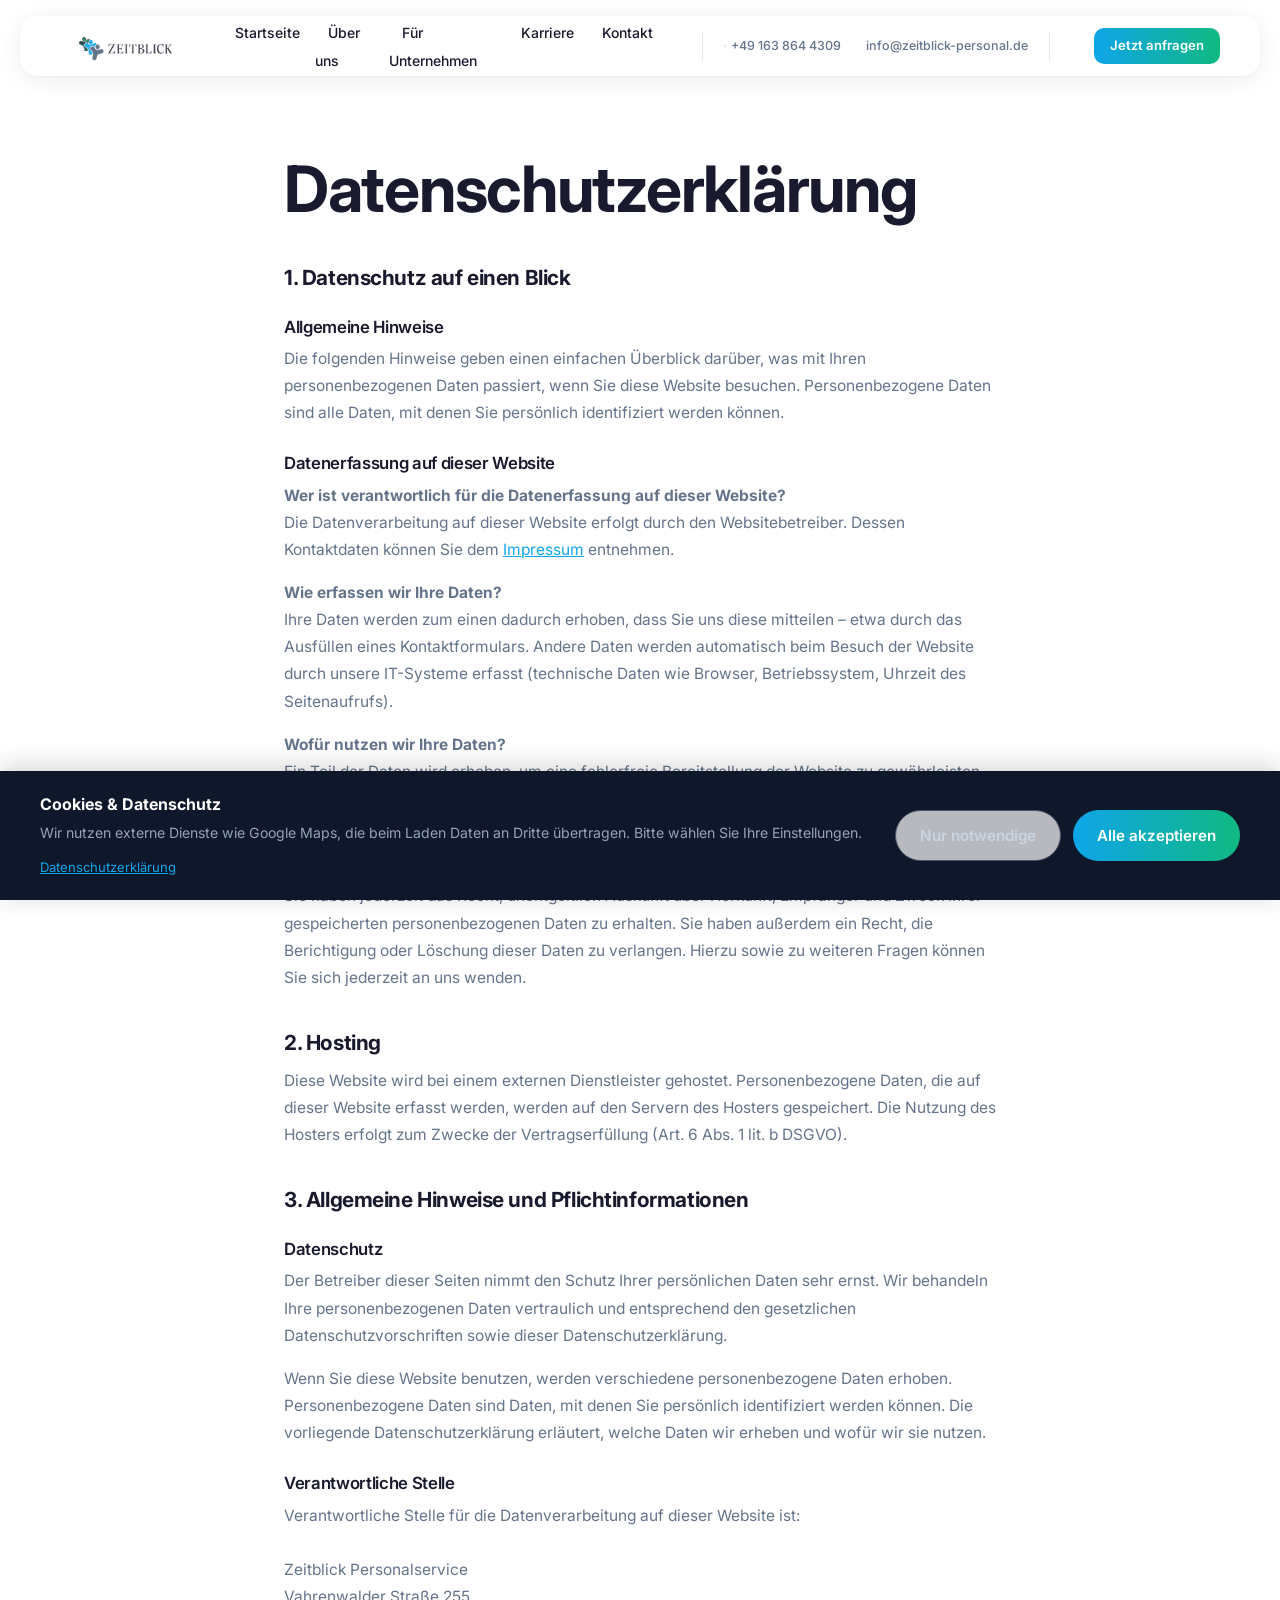
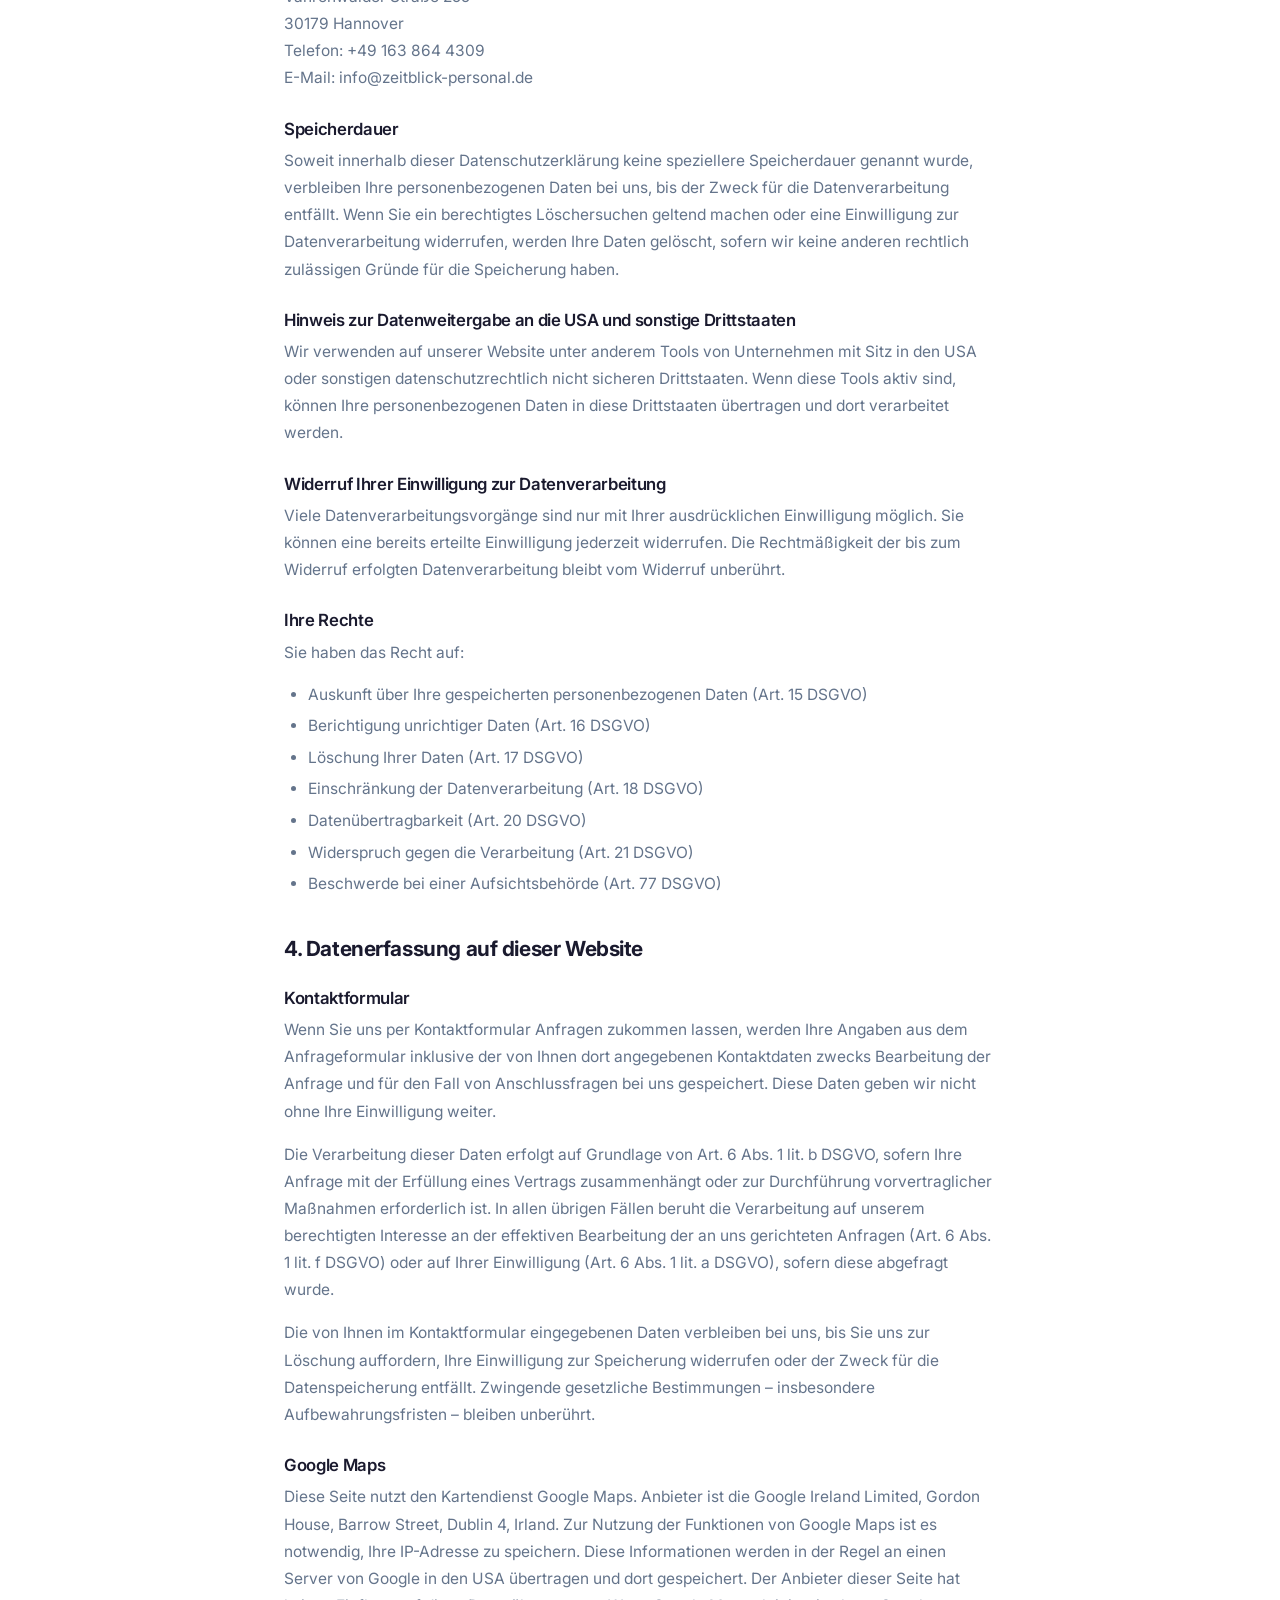
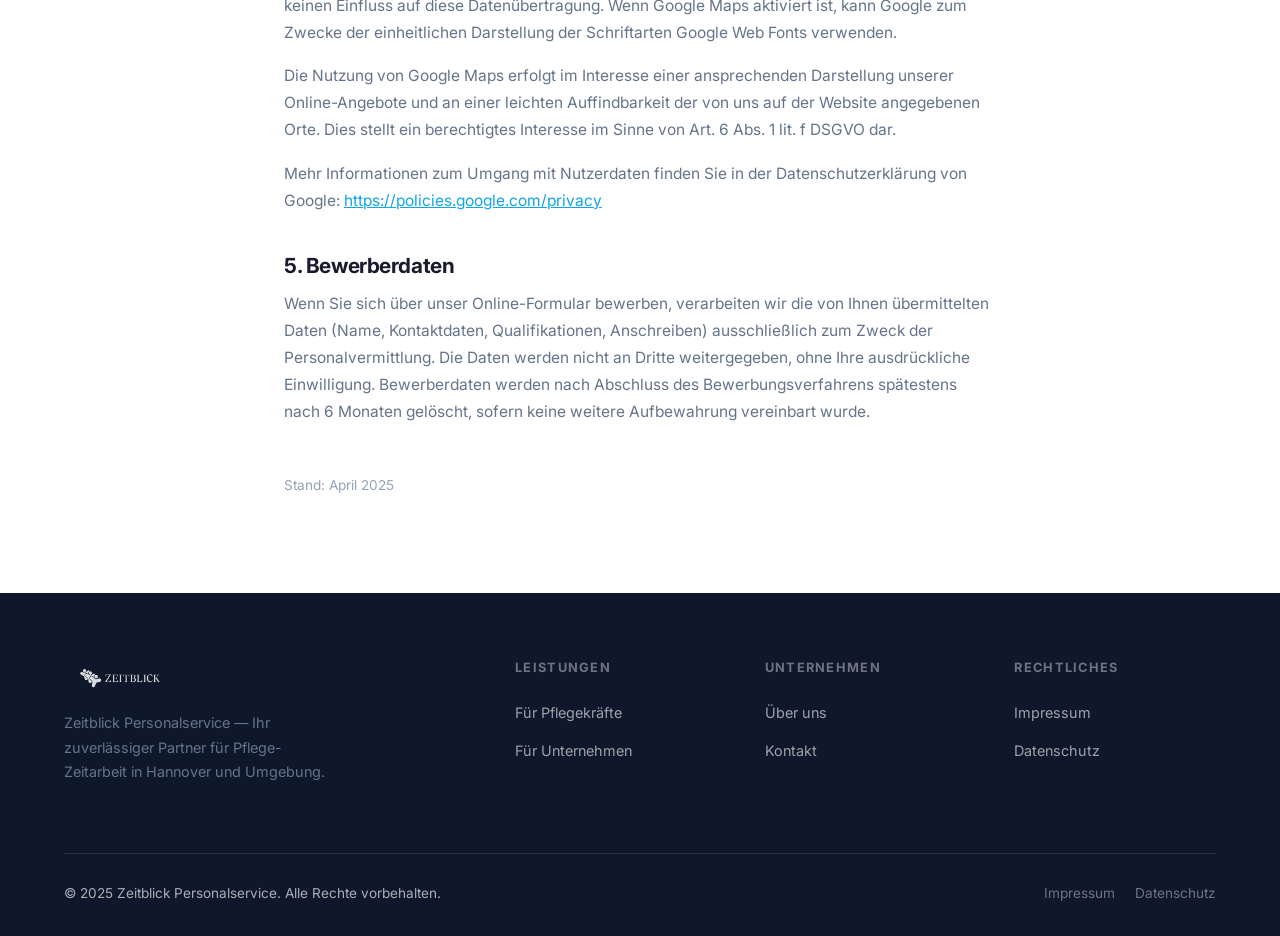
==== commit 4f4a20d6: "Nav-Button zurück, Insel breiter (max-width 1360px, height 60px) Co-Authored-By: Claude Sonnet 4.6 <" ====
--- a/datenschutz.html
+++ b/datenschutz.html
@@ -36,6 +36,7 @@
         info@zeitblick-personal.de
       </a>
     </div>
+    <a href="kontakt.html" class="btn btn--primary nav__cta">Jetzt anfragen</a>
     <button class="nav__toggle" id="navToggle" aria-label="Menü öffnen" aria-expanded="false">
       <span></span><span></span><span></span>
     </button>
--- a/css/style.css
+++ b/css/style.css
@@ -139,9 +139,9 @@
   left: 50%;
   transform: translateX(-50%);
   z-index: 1000;
-  height: 56px;
-  width: calc(100% - 48px);
-  max-width: 1160px;
+  height: 60px;
+  width: calc(100% - 40px);
+  max-width: 1360px;
   background: rgba(255,255,255,.88);
   backdrop-filter: saturate(180%) blur(20px);
   -webkit-backdrop-filter: saturate(180%) blur(20px);
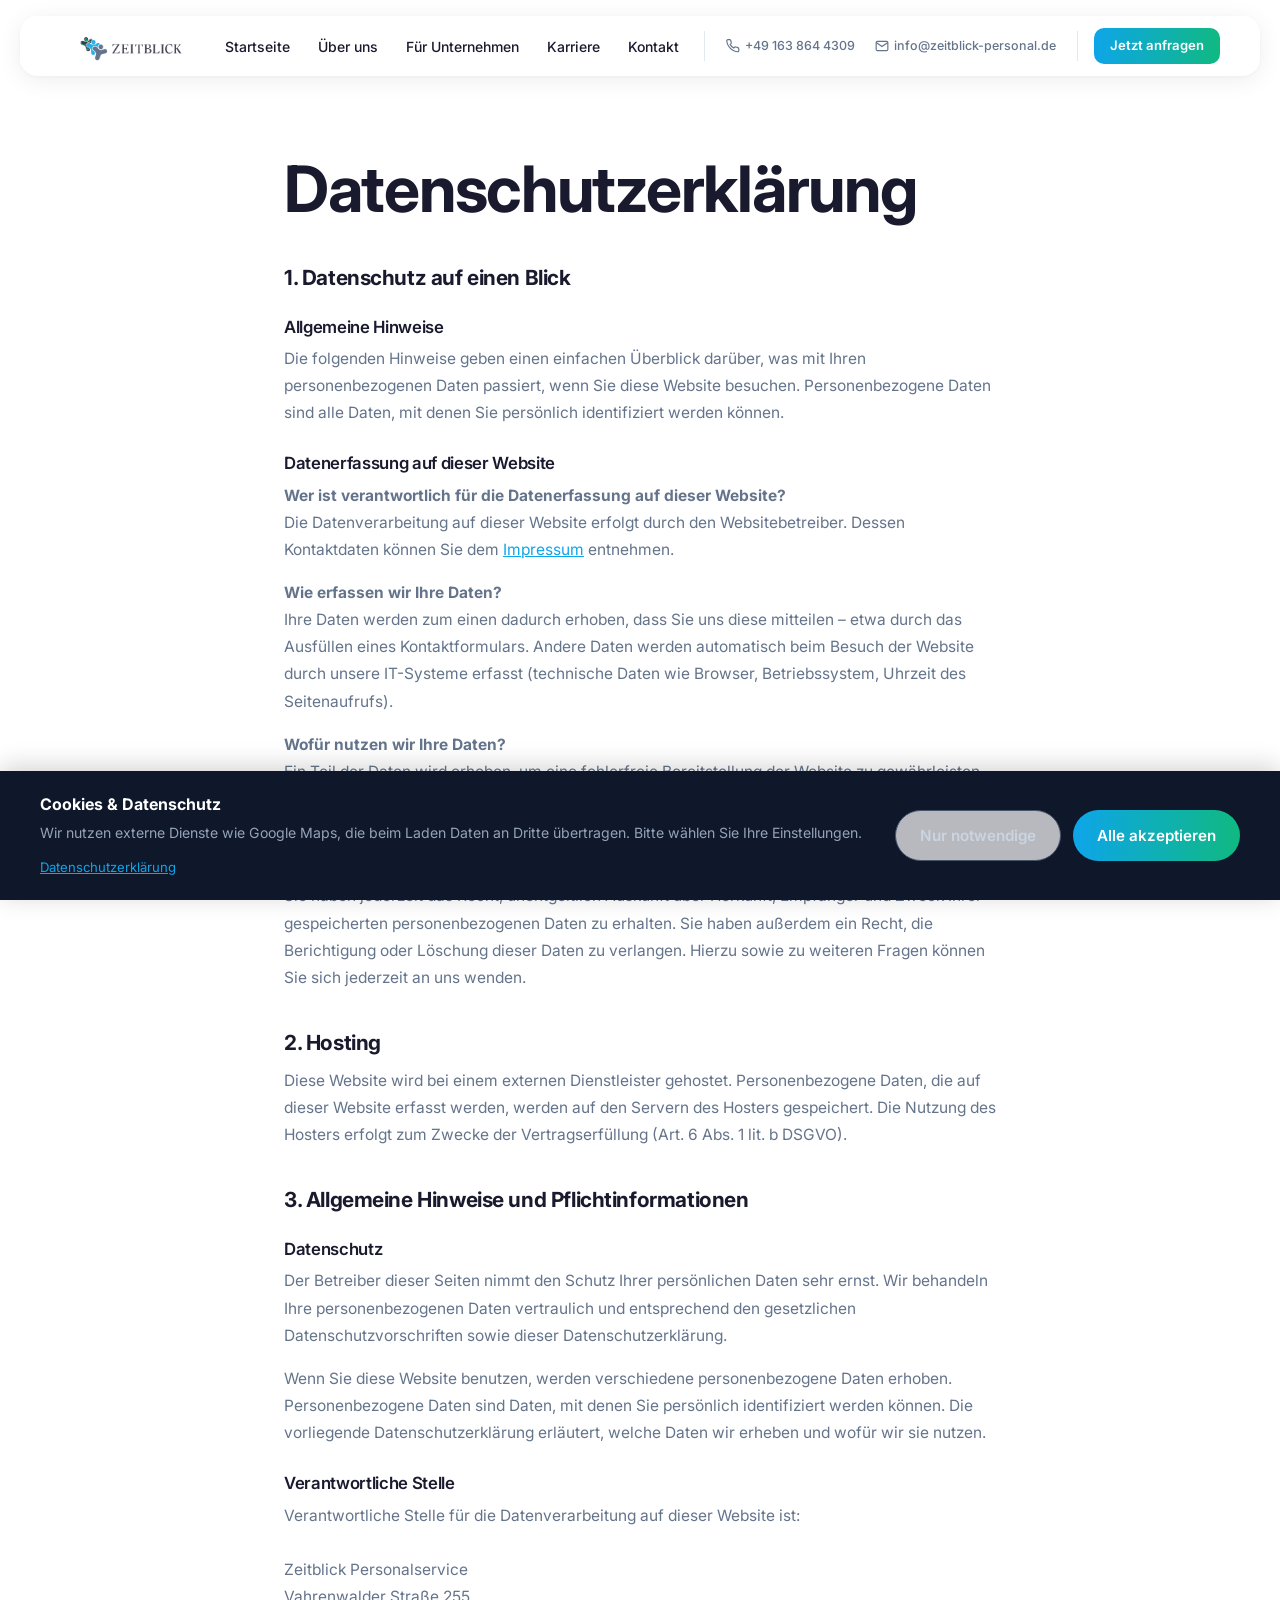
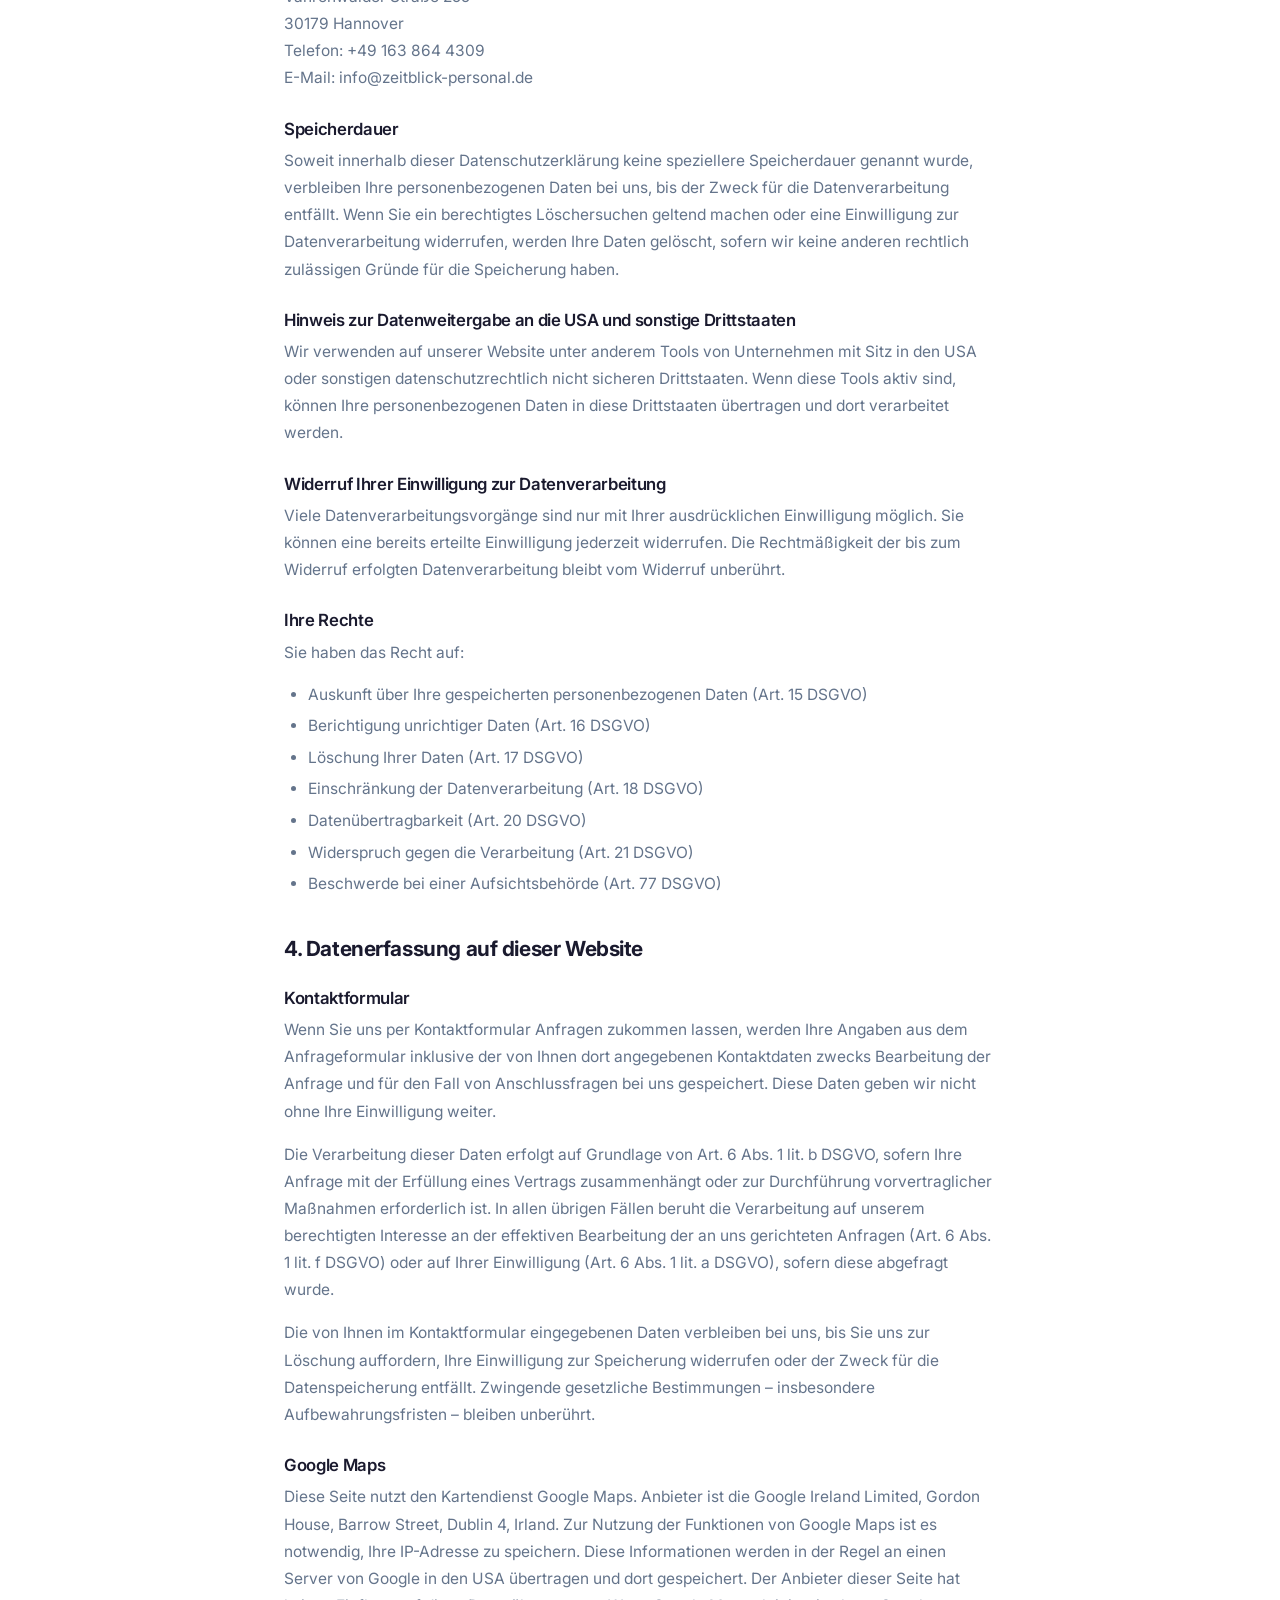
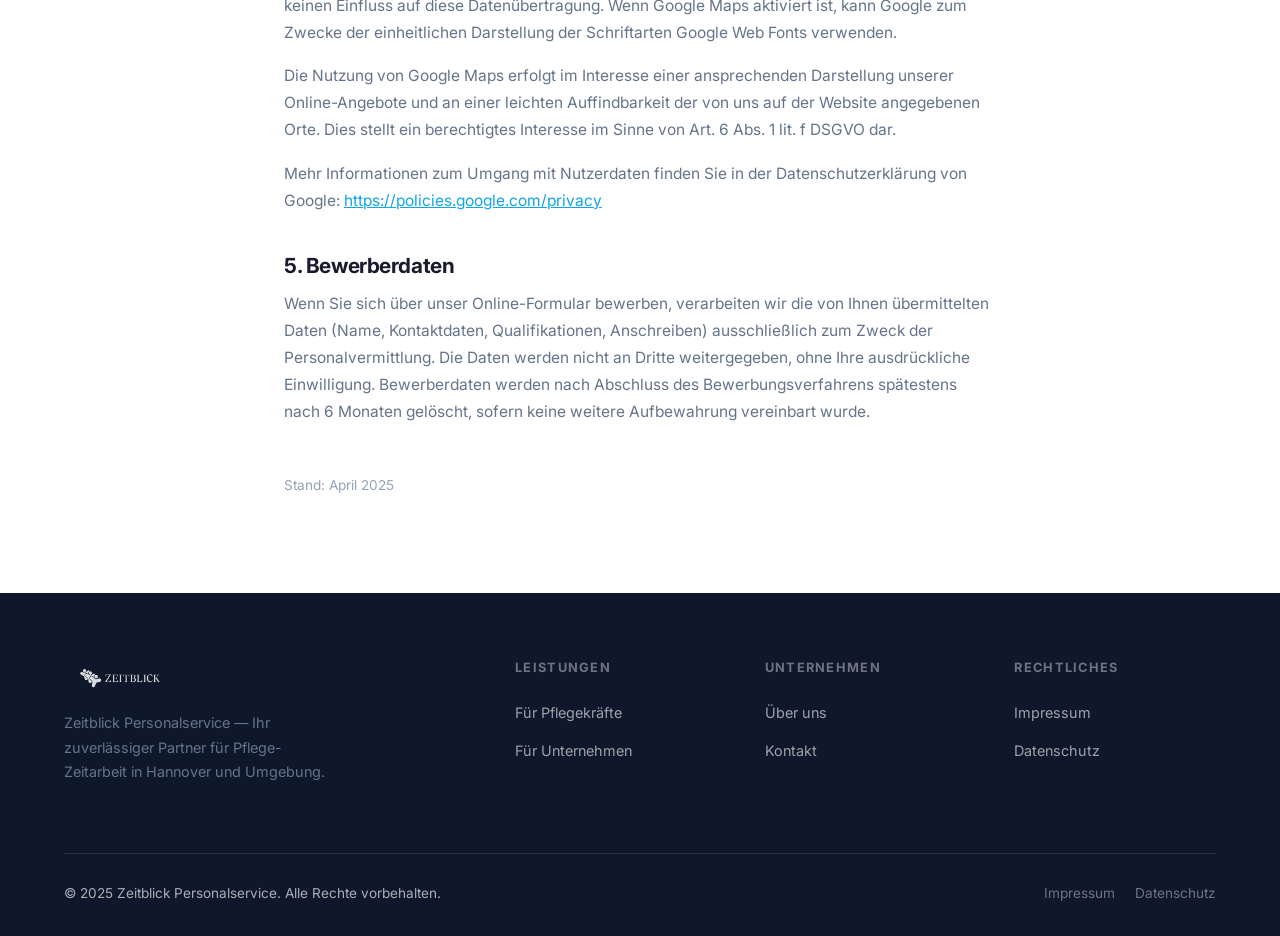
==== commit ba558010: "CSS cache-busting ?v=2" ====
--- a/datenschutz.html
+++ b/datenschutz.html
@@ -9,7 +9,7 @@
   <meta property="og:title" content="Datenschutzerklärung — Zeitblick Personalservice">
   <meta property="og:url" content="https://www.zeitblick-personal.de/datenschutz.html">
   <link rel="icon" type="image/svg+xml" href="assets/favicon.svg">
-  <link rel="stylesheet" href="css/style.css">
+  <link rel="stylesheet" href="css/style.css?v=2">
 </head>
 <body>
 
--- a/css/style.css
+++ b/css/style.css
@@ -160,7 +160,7 @@
   display: flex;
   align-items: center;
   height: 100%;
-  gap: 32px;
+  gap: 8px;
   padding: 0 20px;
 }
 .nav__logo img { height: 48px; width: auto; }
@@ -191,7 +191,7 @@
   color: var(--primary);
   background: var(--primary-light);
 }
-@media (max-width: 1100px) {
+@media (max-width: 1200px) {
   .nav__contact { display: none; }
 }
 .nav__links {
@@ -210,7 +210,7 @@
 .nav__link:hover { background: var(--bg-subtle); }
 .nav__link.active { color: var(--primary); font-weight: 600; }
 .nav__cta {
-  margin-left: 8px;
+  margin-left: 4px;
   white-space: nowrap;
   padding: 7px 16px !important;
   font-size: .82rem !important;
@@ -239,7 +239,7 @@
 .nav__mobile {
   display: none;
   position: fixed;
-  top: calc(16px + 56px + 8px);
+  top: calc(16px + 60px + 8px);
   left: 50%;
   transform: translateX(-50%);
   width: calc(100% - 48px);
@@ -875,10 +875,10 @@
   .footer__grid { grid-template-columns: 1fr 1fr; gap: 32px; }
 }
 
-@media (max-width: 768px) {
+@media (max-width: 900px) {
   :root { --nav-h: 64px; }
-  .nav { top: 12px; height: 50px; width: calc(100% - 32px); border-radius: 14px; }
-  .nav__mobile { top: calc(12px + 50px + 8px); width: calc(100% - 32px); border-radius: 14px; }
+  .nav { top: 12px; height: 52px; width: calc(100% - 32px); border-radius: 14px; }
+  .nav__mobile { top: calc(12px + 52px + 8px); width: calc(100% - 32px); border-radius: 14px; }
   .section { padding: 72px 0; }
   .nav__links, .nav__cta { display: none; }
   .nav__toggle { display: flex; }
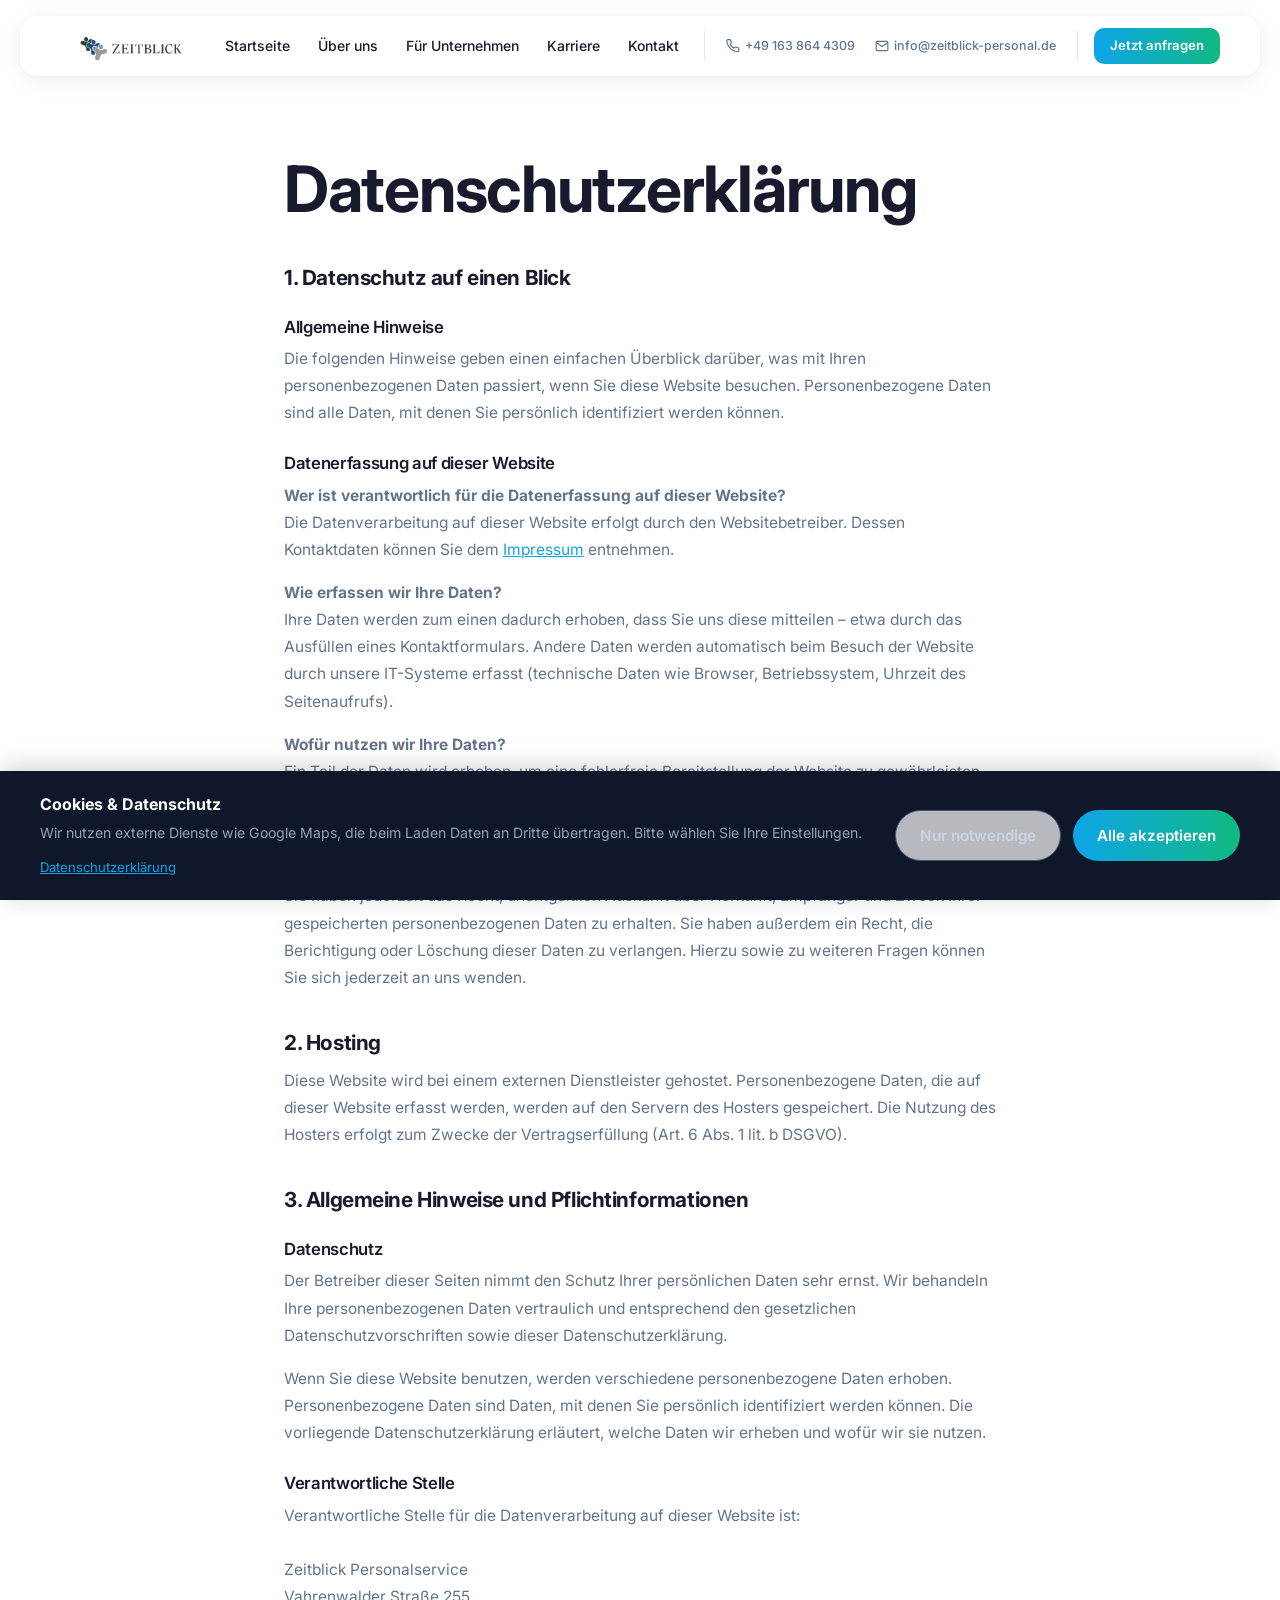
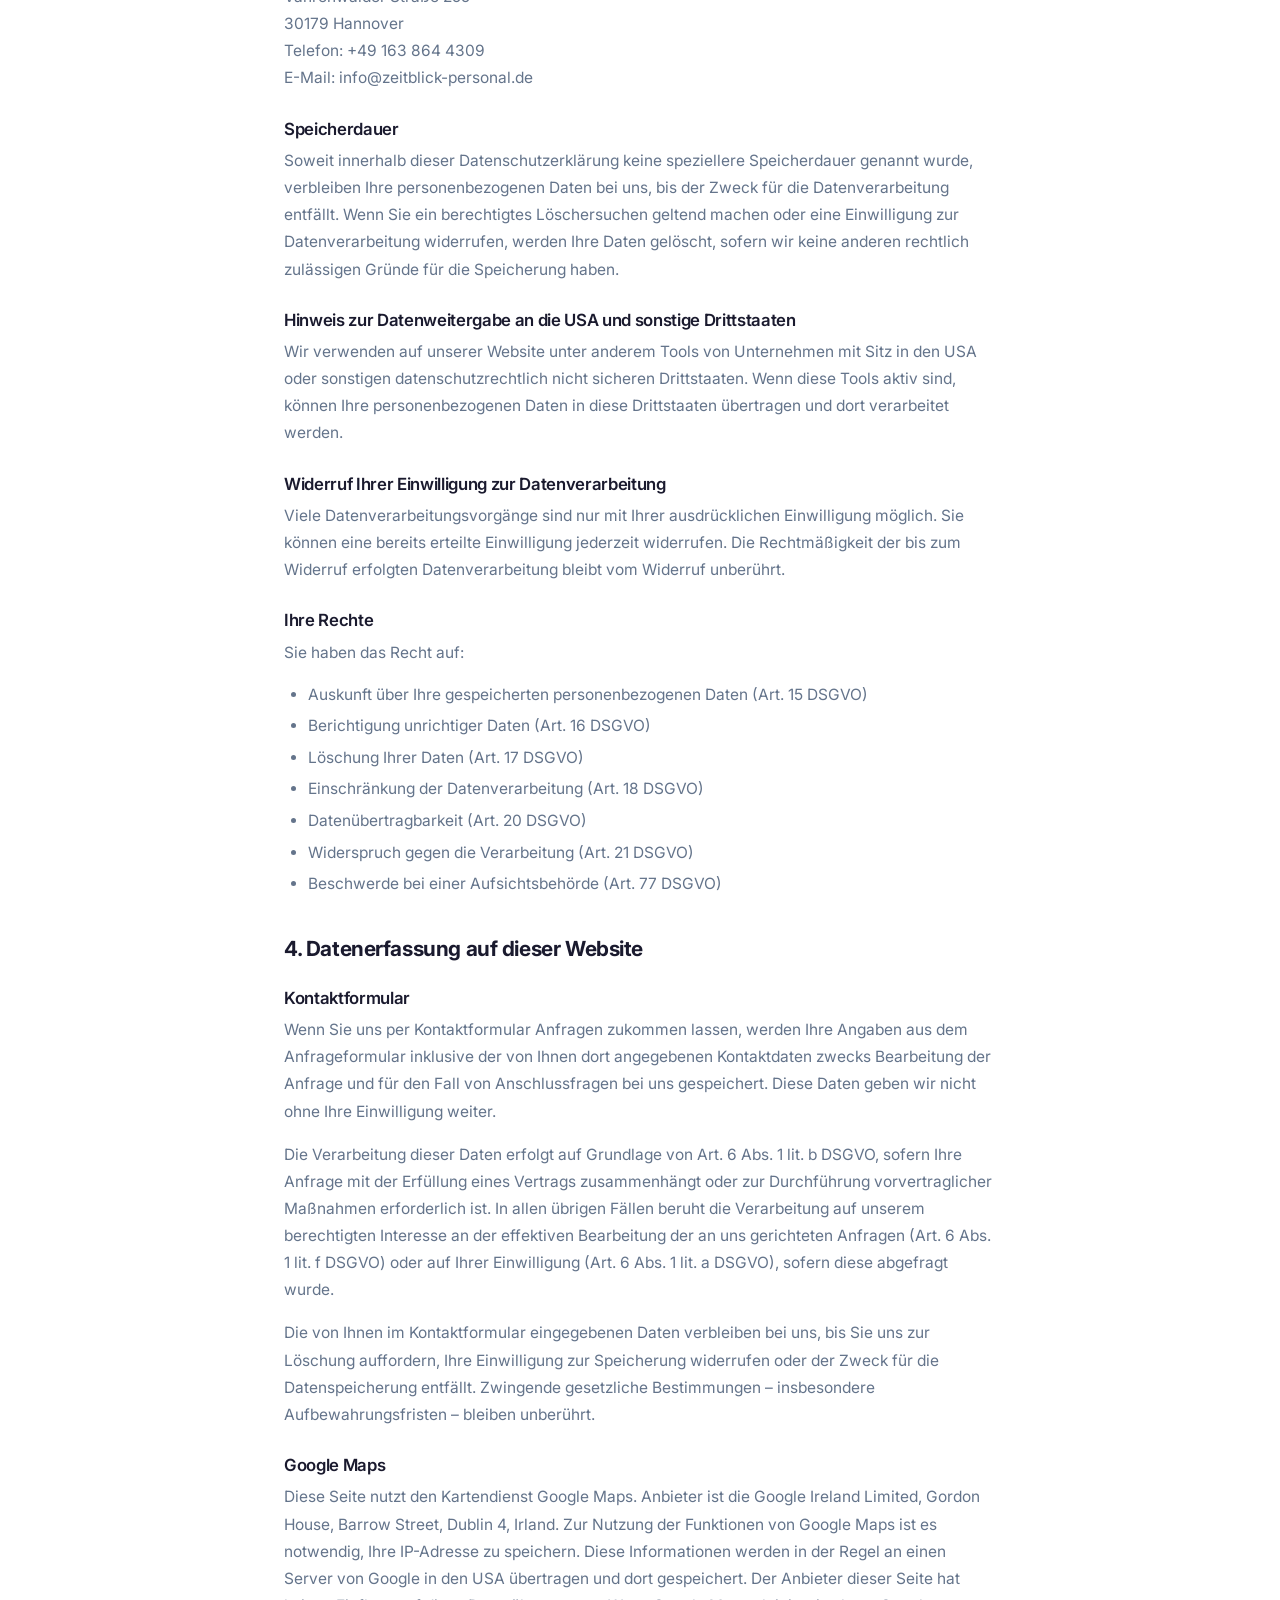
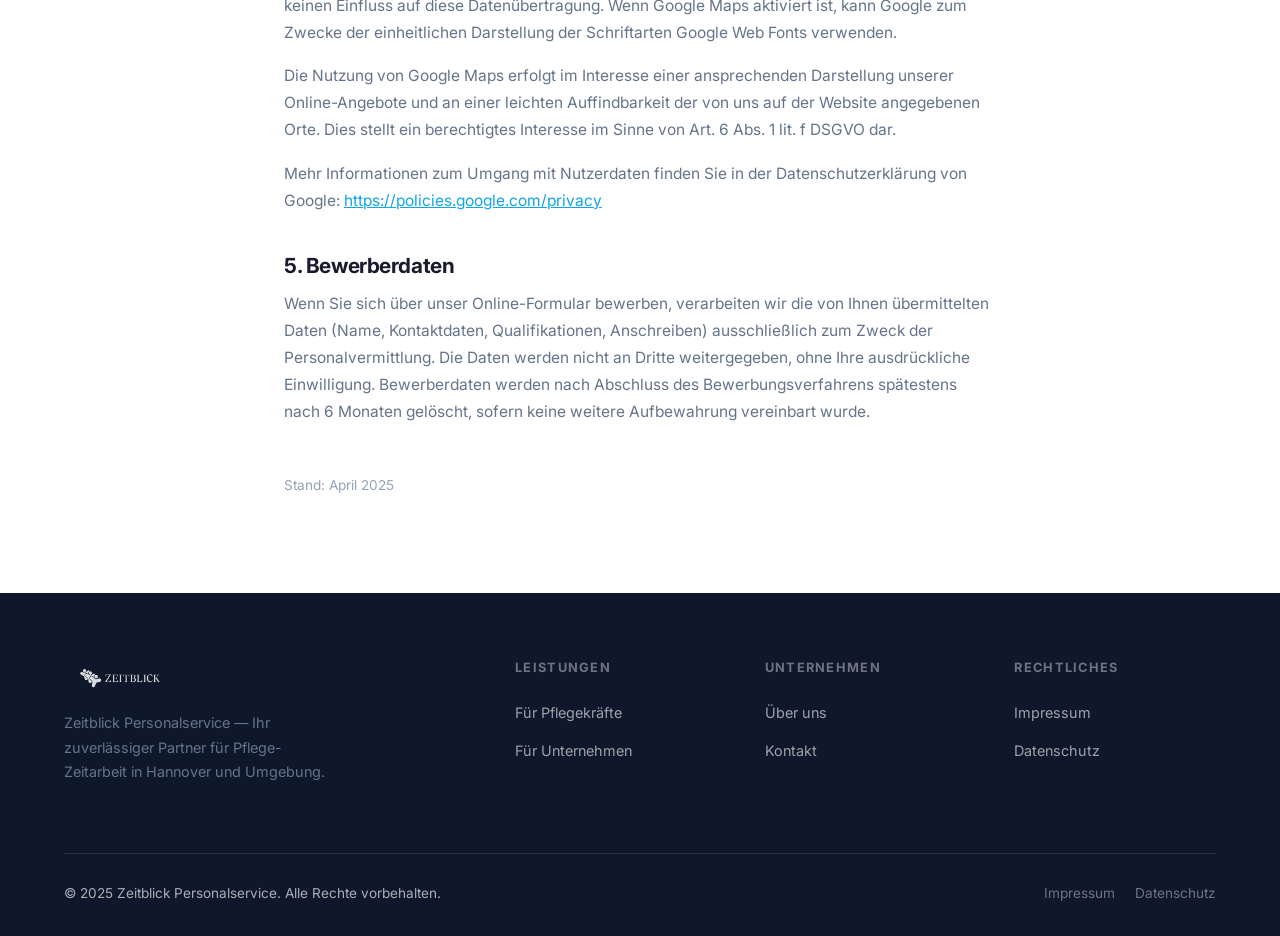
==== commit c4e79949: "overflow:hidden aus Nav entfernt (logo war nicht sichtbar), CSS v3 Co-Authored-By: Claude Sonnet 4.6" ====
--- a/datenschutz.html
+++ b/datenschutz.html
@@ -9,7 +9,7 @@
   <meta property="og:title" content="Datenschutzerklärung — Zeitblick Personalservice">
   <meta property="og:url" content="https://www.zeitblick-personal.de/datenschutz.html">
   <link rel="icon" type="image/svg+xml" href="assets/favicon.svg">
-  <link rel="stylesheet" href="css/style.css?v=2">
+  <link rel="stylesheet" href="css/style.css?v=3">
 </head>
 <body>
 
--- a/css/style.css
+++ b/css/style.css
@@ -141,7 +141,7 @@
   z-index: 1000;
   height: 60px;
   width: calc(100% - 40px);
-  max-width: 1360px;
+  max-width: 1400px;
   background: rgba(255,255,255,.88);
   backdrop-filter: saturate(180%) blur(20px);
   -webkit-backdrop-filter: saturate(180%) blur(20px);
@@ -163,7 +163,8 @@
   gap: 8px;
   padding: 0 20px;
 }
-.nav__logo img { height: 48px; width: auto; }
+.nav__logo { flex-shrink: 0; display: flex; align-items: center; }
+.nav__logo img { height: 48px; width: auto; object-fit: contain; display: block; }
 
 /* Nav Contact Links */
 .nav__contact {
@@ -194,18 +195,34 @@
 @media (max-width: 1200px) {
   .nav__contact { display: none; }
 }
+@media (max-width: 960px) {
+  .nav__cta { display: none; }
+}
 .nav__links {
   display: flex;
+  align-items: center;
   gap: 2px;
   margin-left: auto;
+  list-style: none;
+  padding: 0;
+  margin-top: 0;
+  margin-bottom: 0;
+}
+.nav__links li {
+  display: flex;
+  align-items: center;
 }
 .nav__link {
+  display: flex;
+  align-items: center;
   padding: 6px 13px;
   font-size: .875rem;
   font-weight: 500;
   color: var(--text);
   border-radius: 10px;
   transition: background .2s, color .2s;
+  line-height: 1;
+  white-space: nowrap;
 }
 .nav__link:hover { background: var(--bg-subtle); }
 .nav__link.active { color: var(--primary); font-weight: 600; }
@@ -1023,6 +1040,20 @@
 }
 .hero--light .container { width: 100%; }
 
+/* --- Hero & Page-Hero Hintergrundbild --- */
+.hero::before,
+.page-hero::before {
+  content: '';
+  position: absolute;
+  inset: 0;
+  background-image: var(--hero-bg, none);
+  background-size: cover;
+  background-position: center;
+  opacity: 0.04;
+  pointer-events: none;
+}
+.page-hero { position: relative; }
+
 /* Gradient shift */
 @keyframes heroGradient {
   0%   { background-position: 0% 50%; }
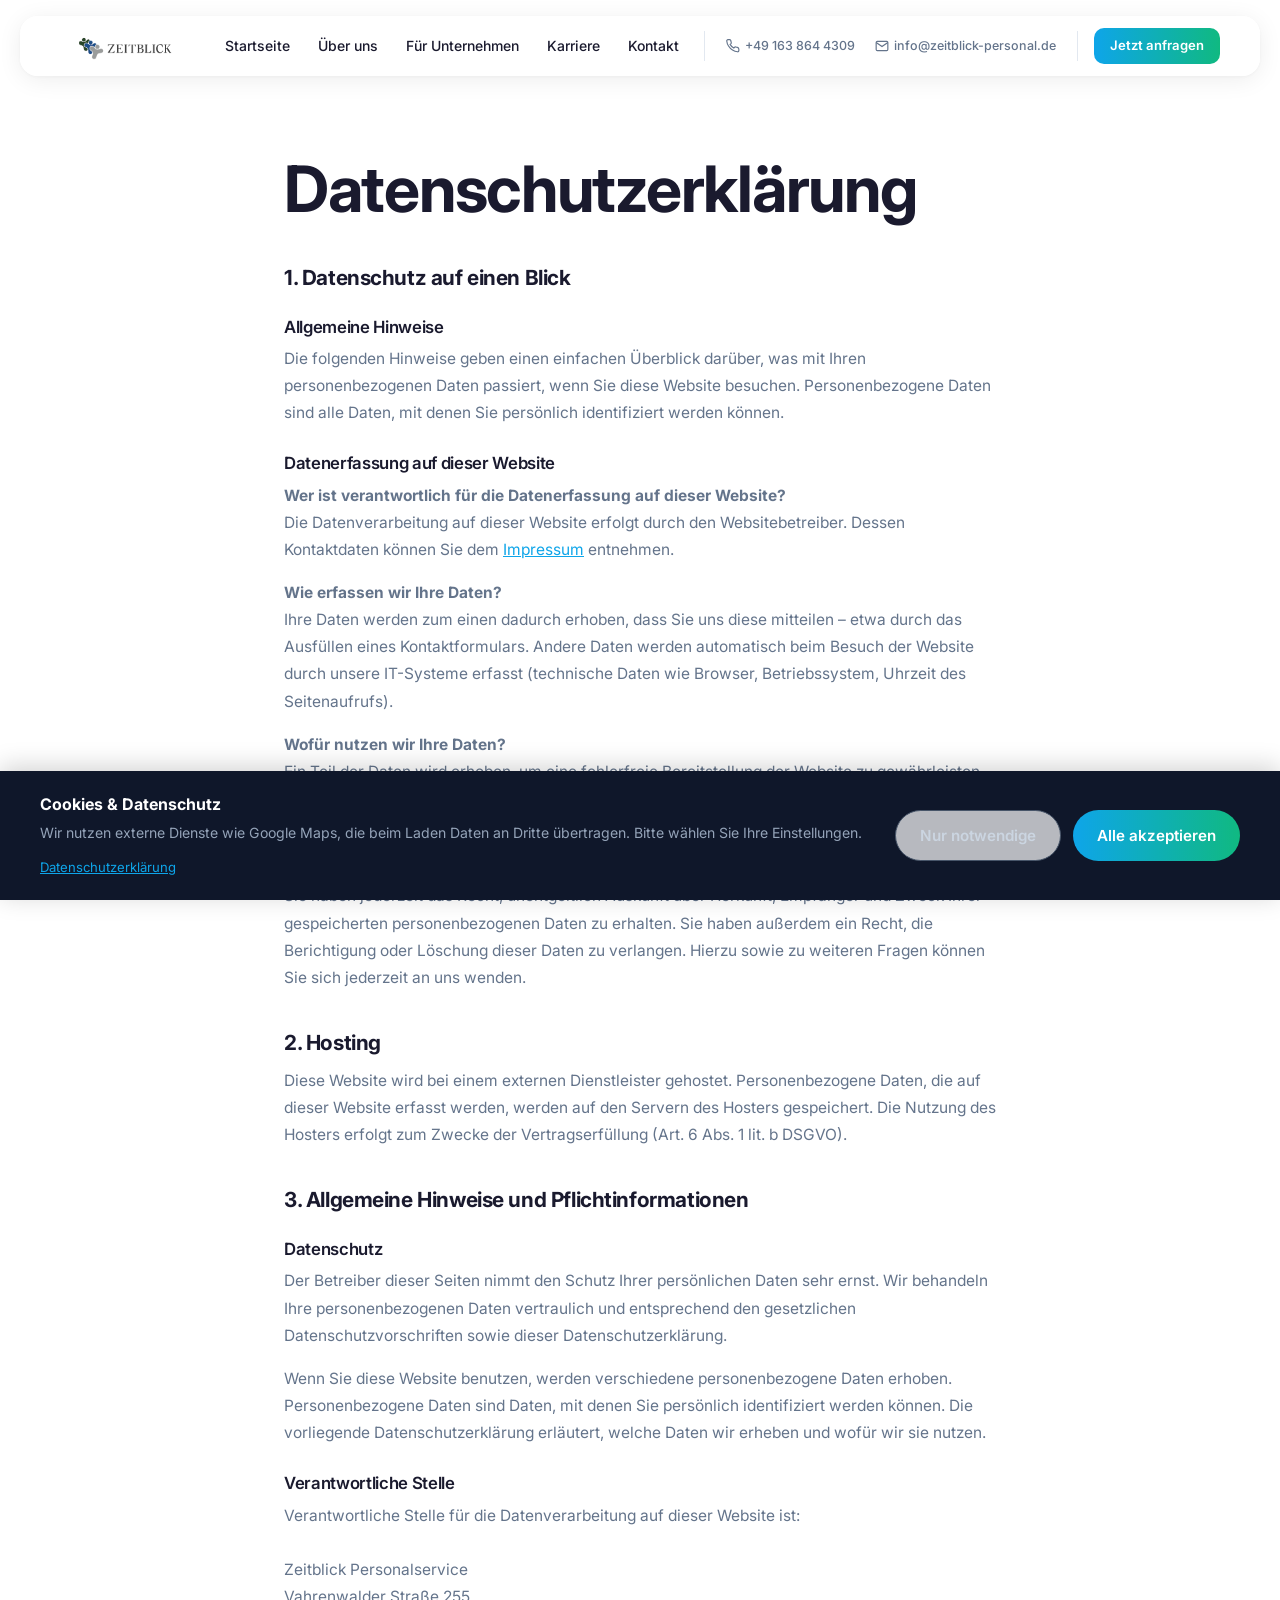
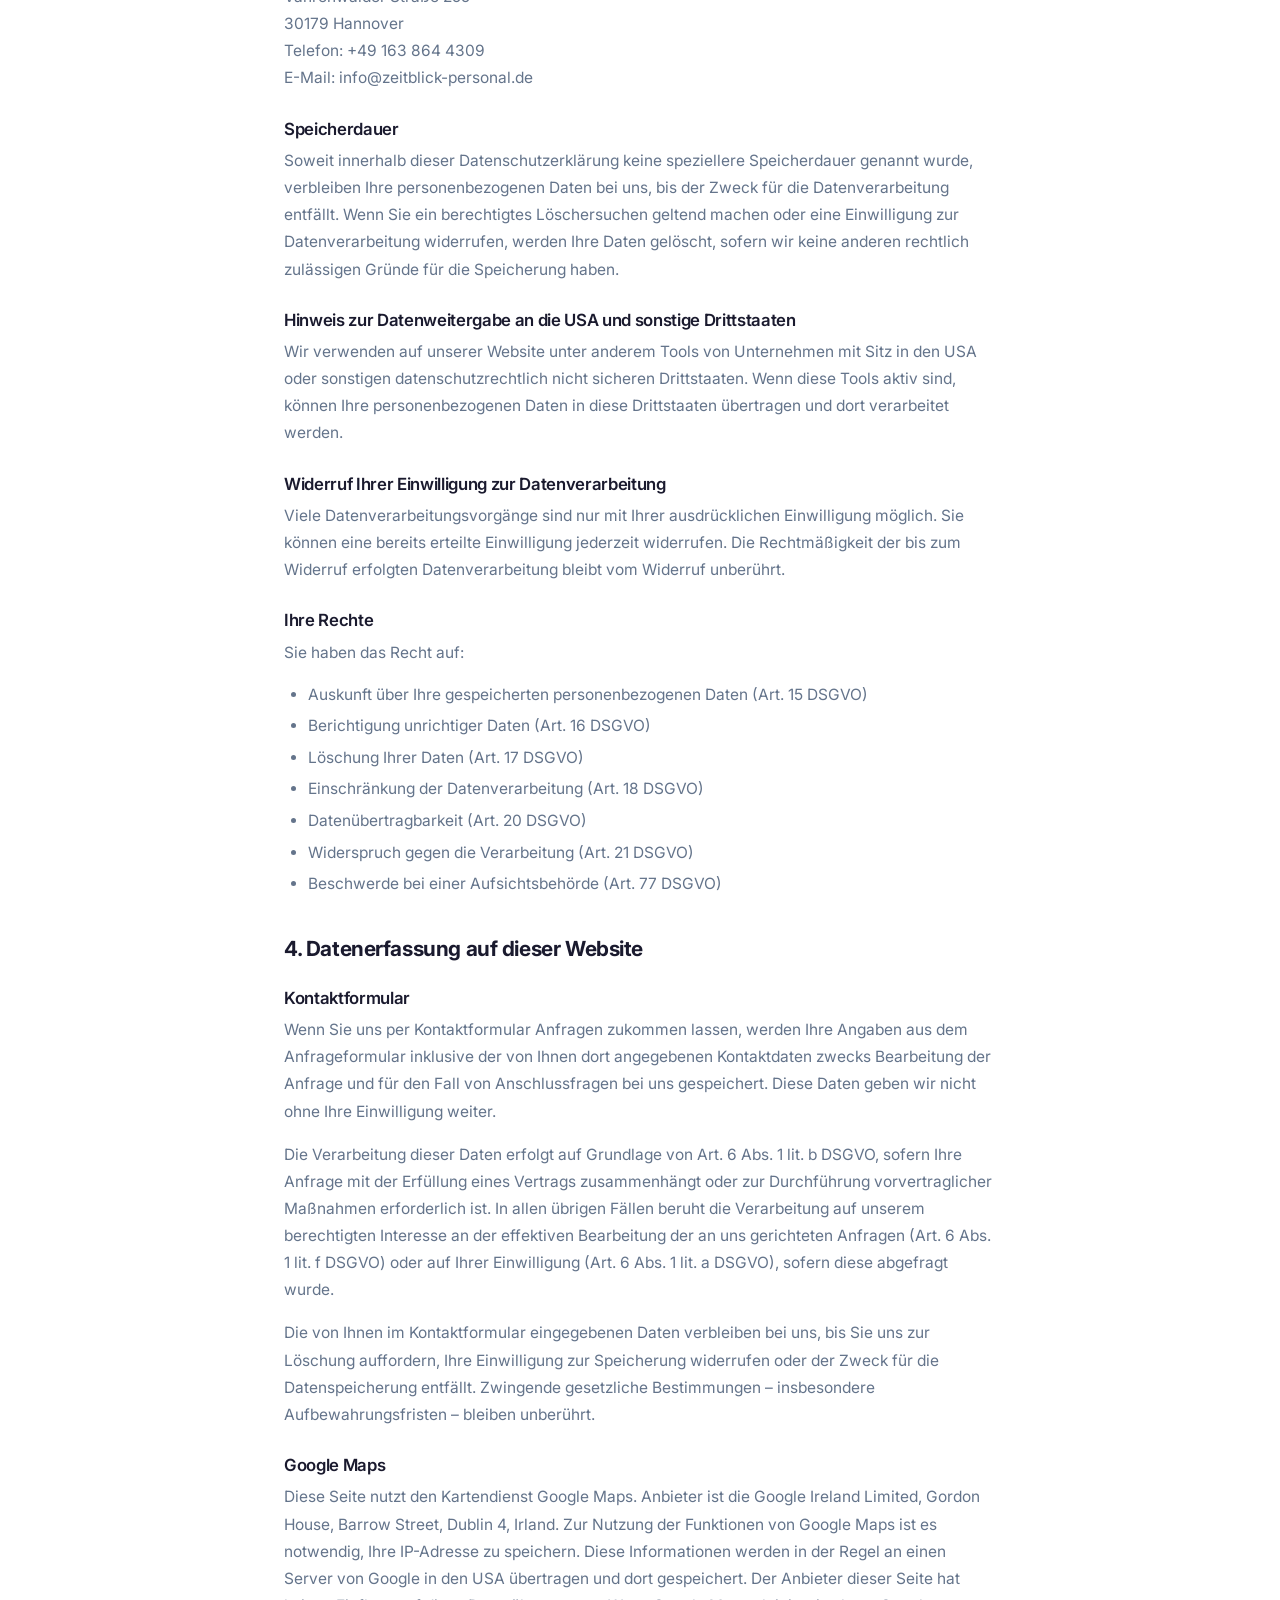
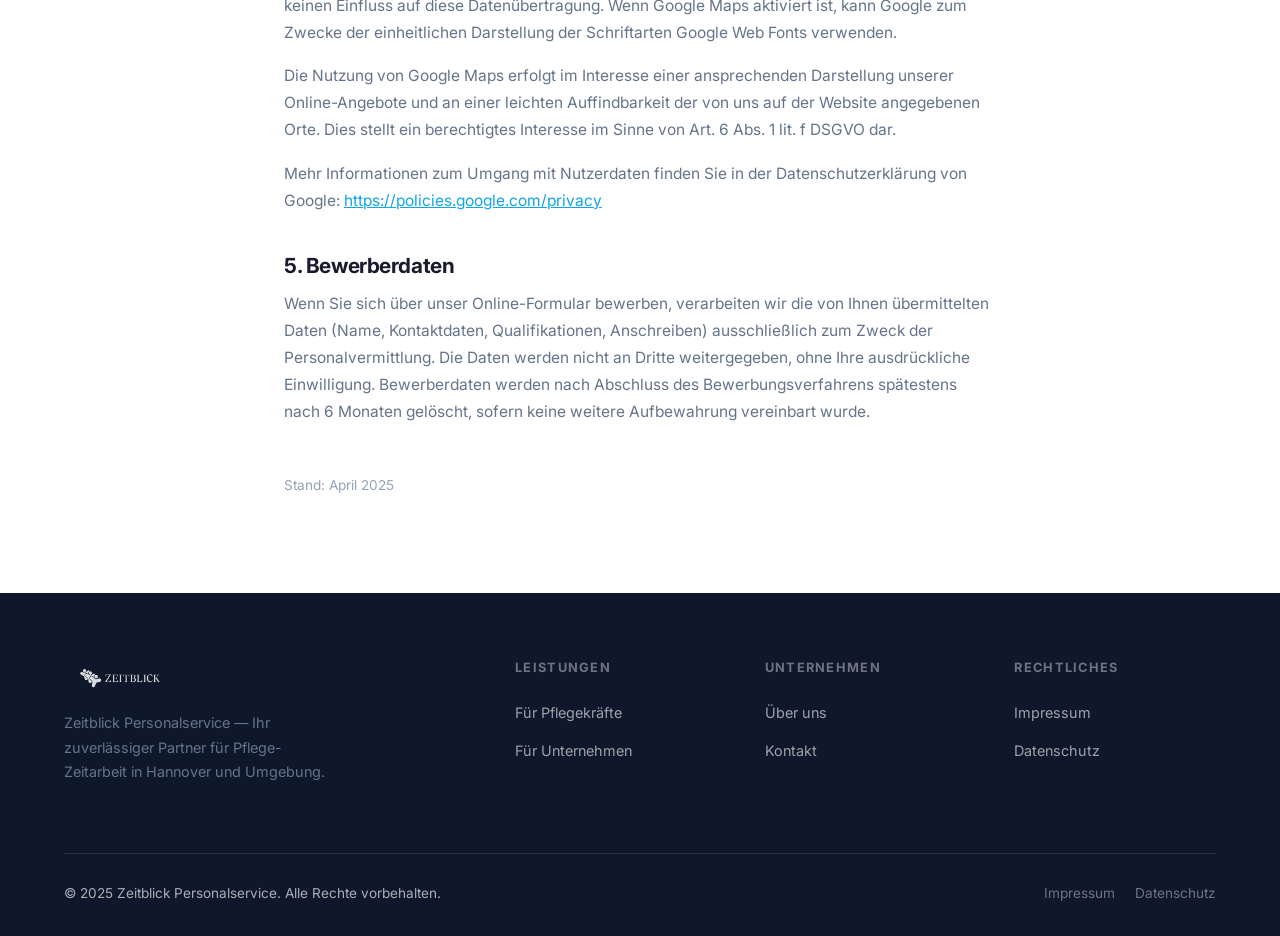
==== commit faf66c33: "Logo CSS auf Original zurückgesetzt, logo.svg entfernt, CSS v4 Co-Authored-By: Claude Sonnet 4.6 <no" ====
--- a/datenschutz.html
+++ b/datenschutz.html
@@ -9,7 +9,7 @@
   <meta property="og:title" content="Datenschutzerklärung — Zeitblick Personalservice">
   <meta property="og:url" content="https://www.zeitblick-personal.de/datenschutz.html">
   <link rel="icon" type="image/svg+xml" href="assets/favicon.svg">
-  <link rel="stylesheet" href="css/style.css?v=3">
+  <link rel="stylesheet" href="css/style.css?v=4">
 </head>
 <body>
 
--- a/css/style.css
+++ b/css/style.css
@@ -163,8 +163,7 @@
   gap: 8px;
   padding: 0 20px;
 }
-.nav__logo { flex-shrink: 0; display: flex; align-items: center; }
-.nav__logo img { height: 48px; width: auto; object-fit: contain; display: block; }
+.nav__logo img { height: 44px; width: auto; }
 
 /* Nav Contact Links */
 .nav__contact {
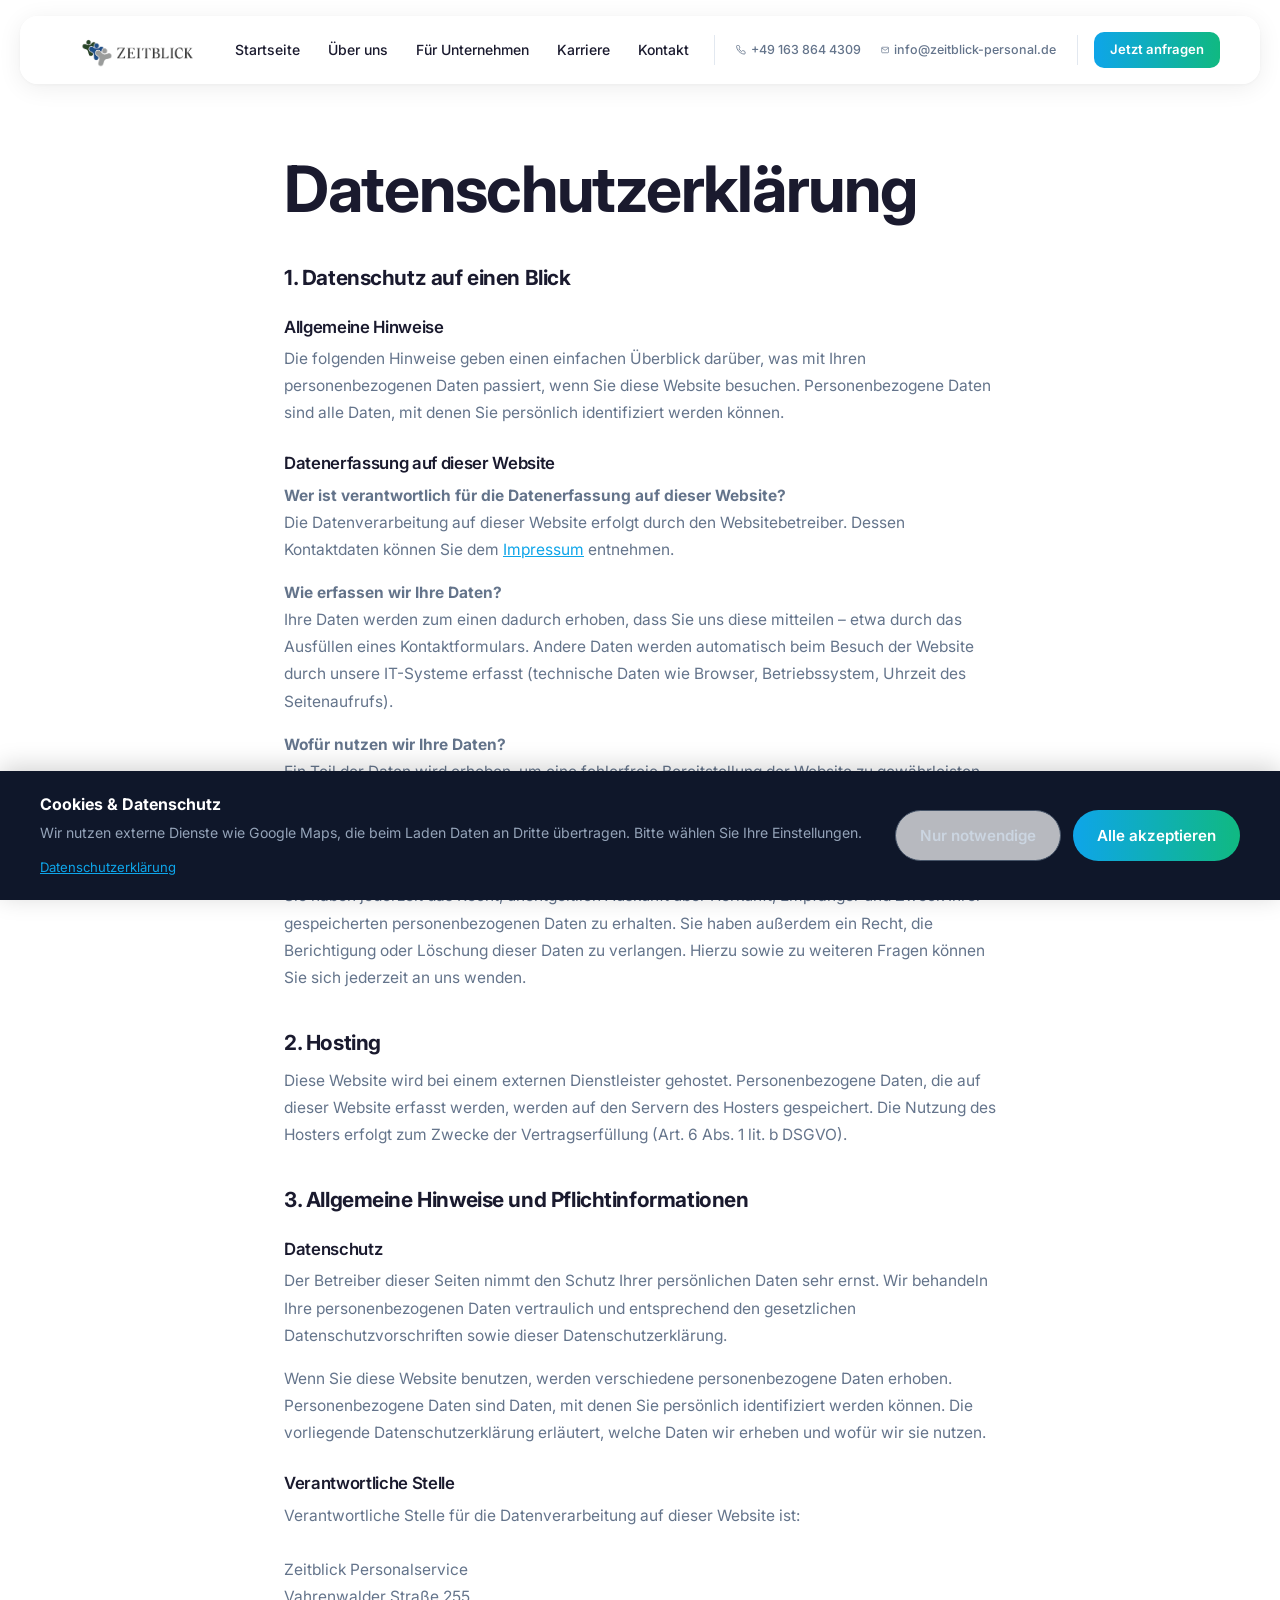
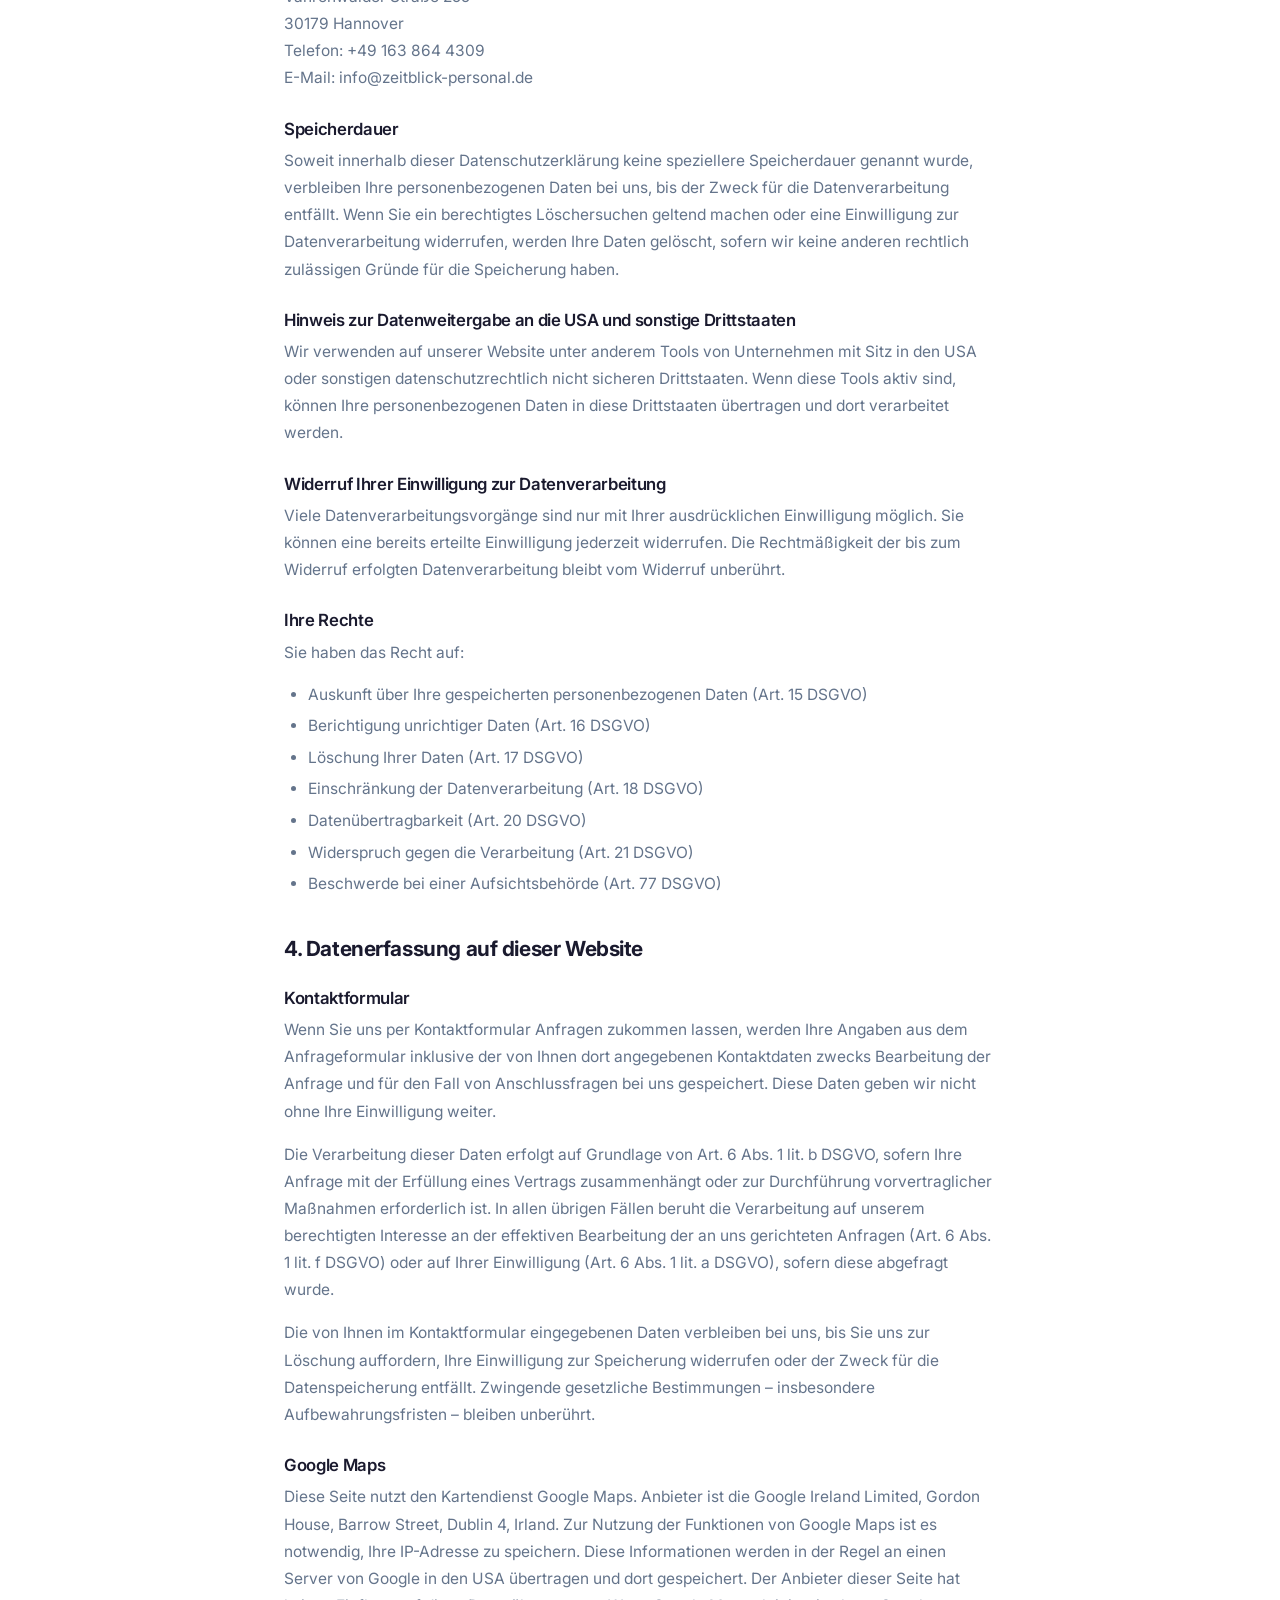
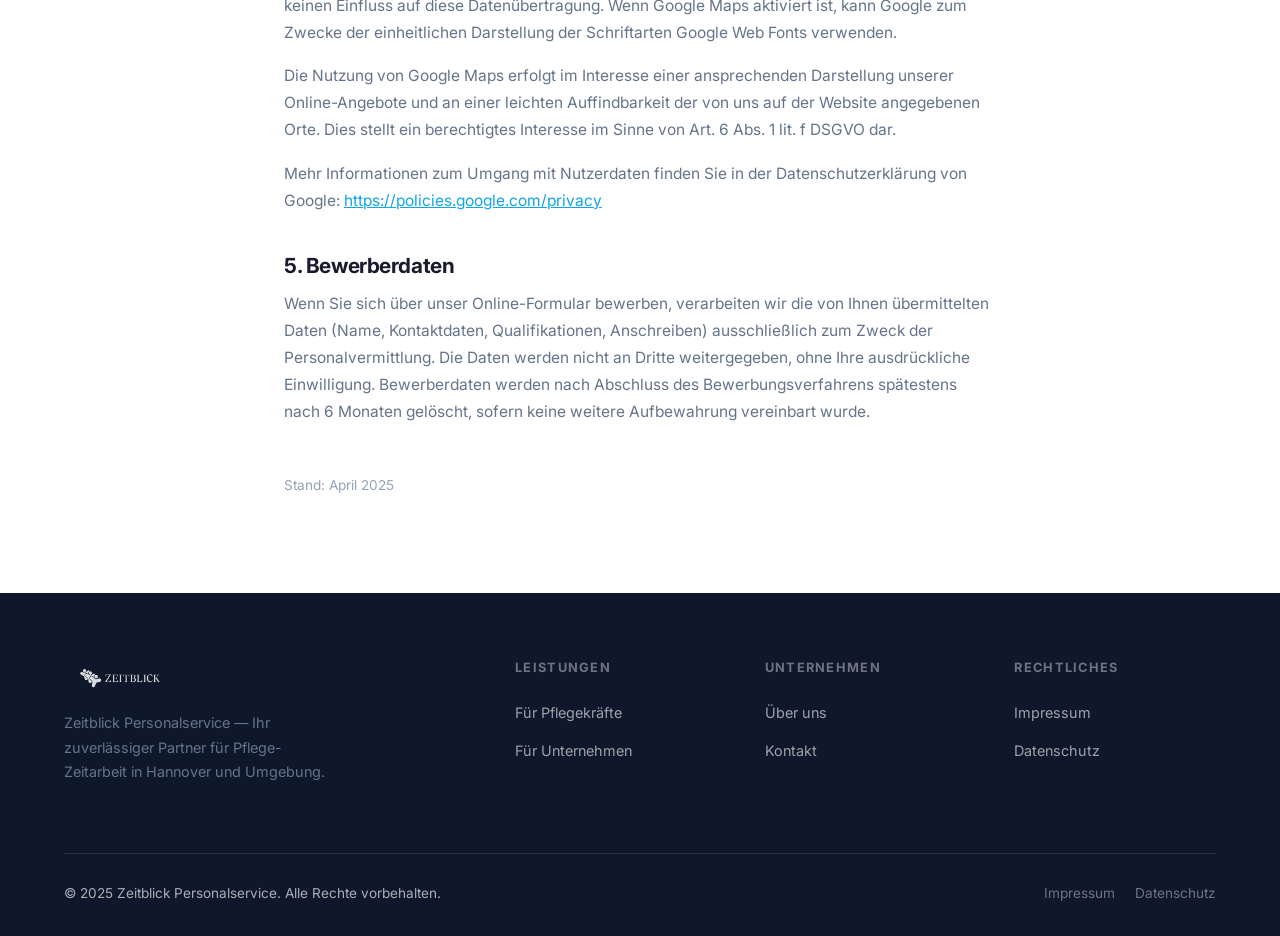
==== commit 1f7fb83d: "Standort-Sektion + Karriere-Seite erweitert, README aktualisiert - index.html: Neue Sektion "Verwurz" ====
--- a/datenschutz.html
+++ b/datenschutz.html
@@ -9,7 +9,7 @@
   <meta property="og:title" content="Datenschutzerklärung — Zeitblick Personalservice">
   <meta property="og:url" content="https://www.zeitblick-personal.de/datenschutz.html">
   <link rel="icon" type="image/svg+xml" href="assets/favicon.svg">
-  <link rel="stylesheet" href="css/style.css?v=4">
+  <link rel="stylesheet" href="css/style.css?v=6">
 </head>
 <body>
 
--- a/css/style.css
+++ b/css/style.css
@@ -139,7 +139,7 @@
   left: 50%;
   transform: translateX(-50%);
   z-index: 1000;
-  height: 60px;
+  height: 68px;
   width: calc(100% - 40px);
   max-width: 1400px;
   background: rgba(255,255,255,.88);
@@ -163,7 +163,7 @@
   gap: 8px;
   padding: 0 20px;
 }
-.nav__logo img { height: 44px; width: auto; }
+.nav__logo img { height: 54px; width: auto; }
 
 /* Nav Contact Links */
 .nav__contact {
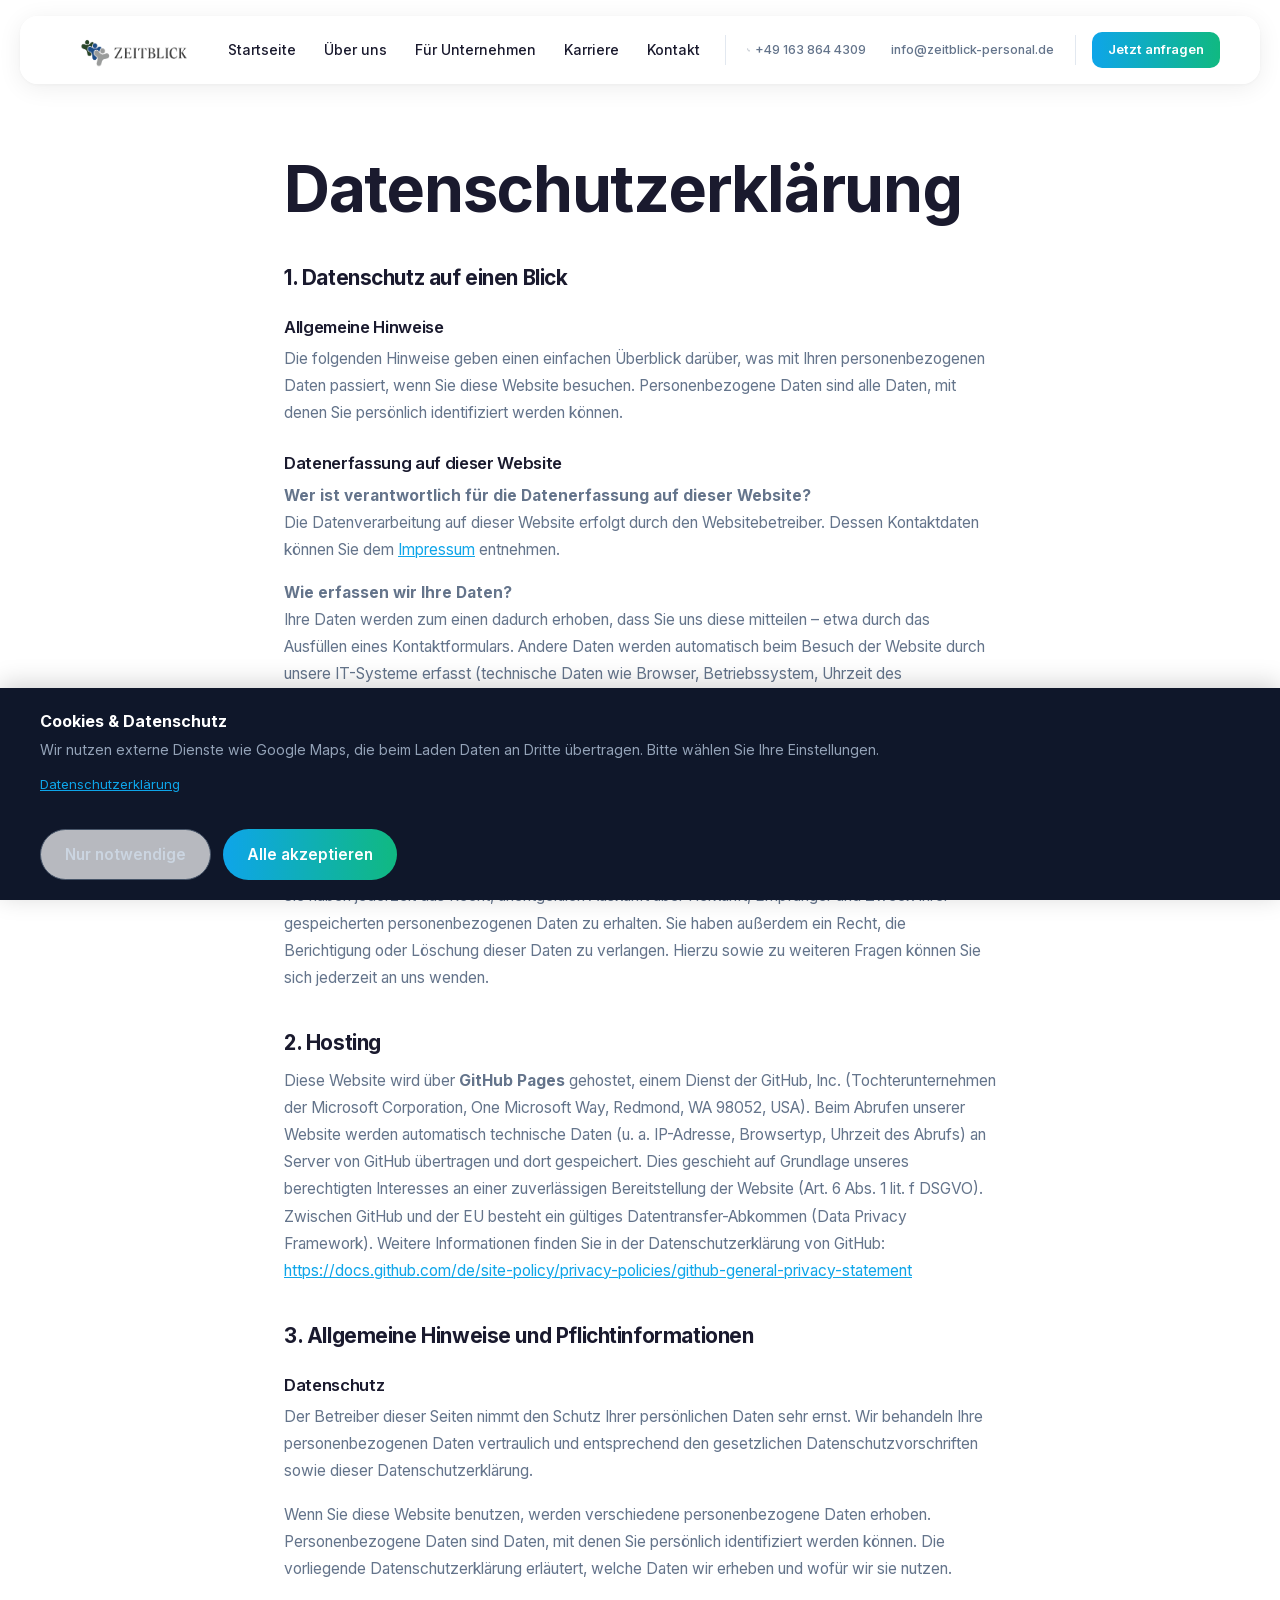
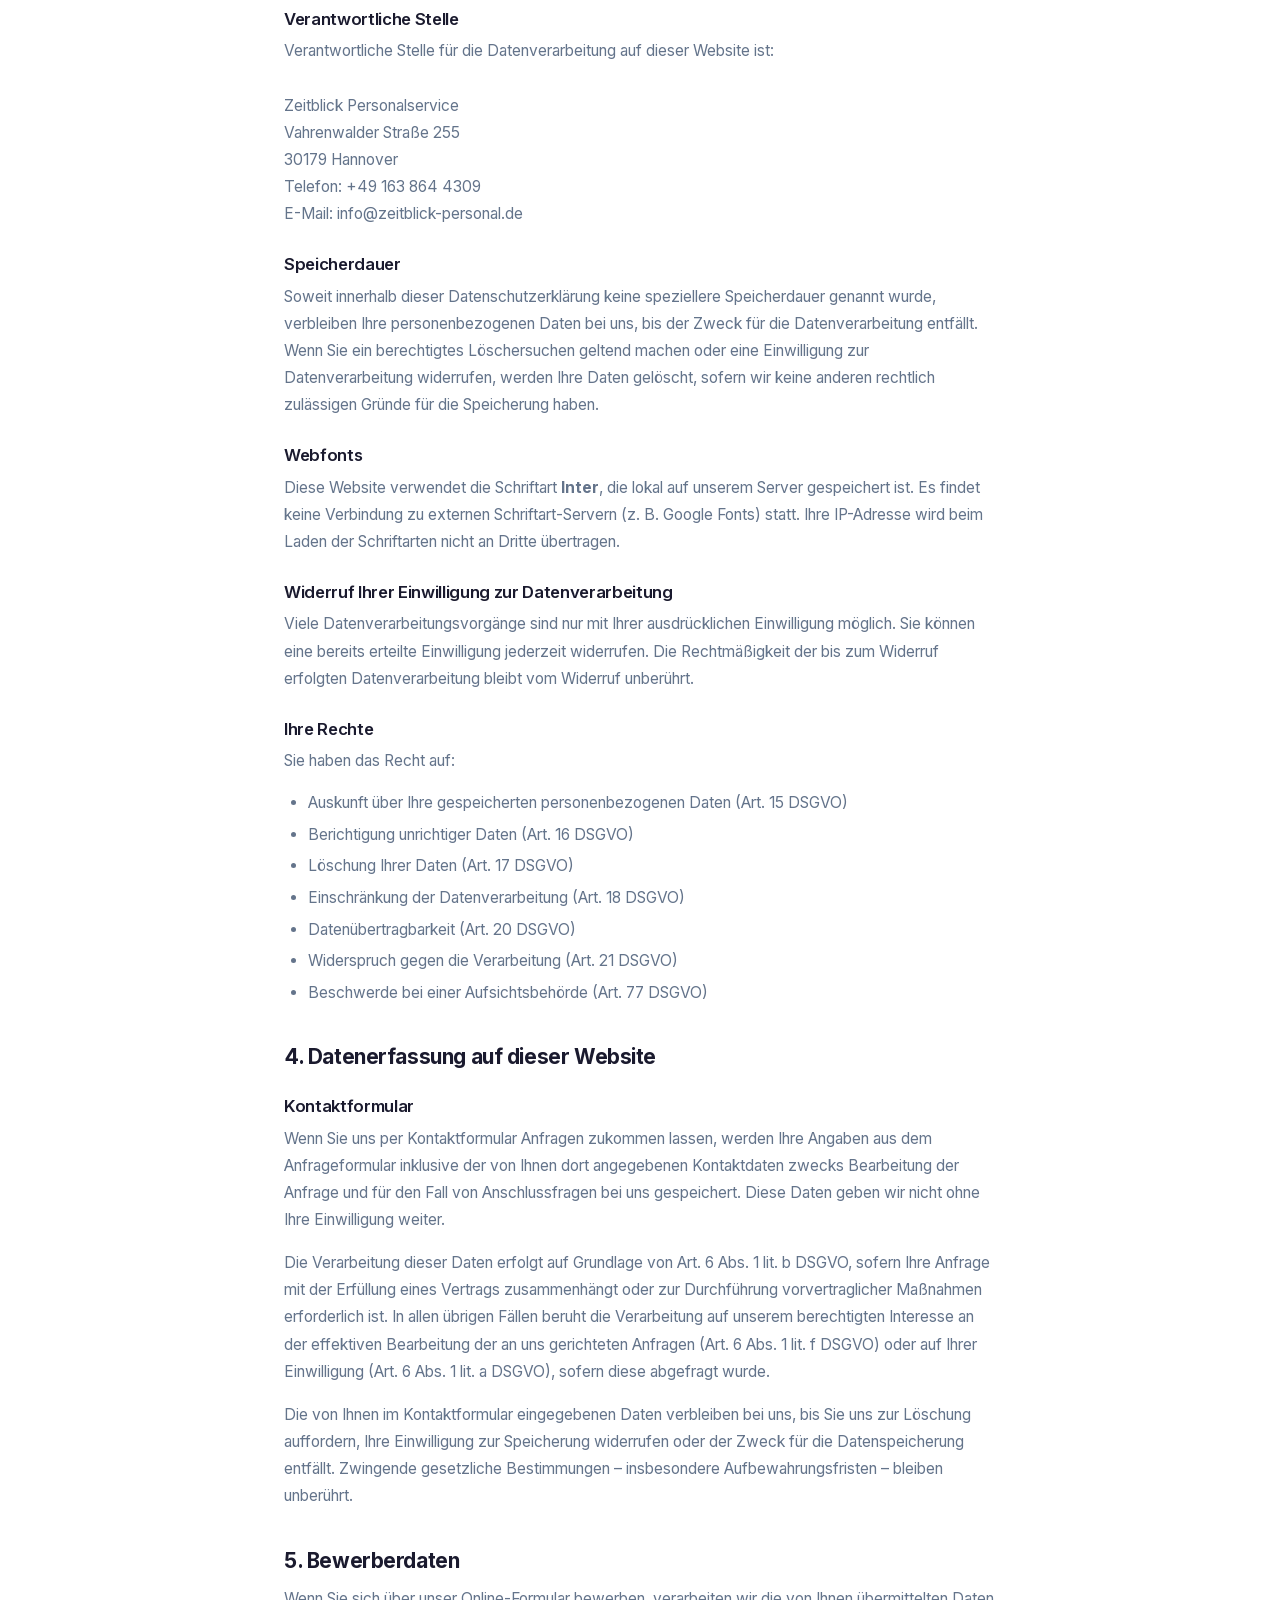
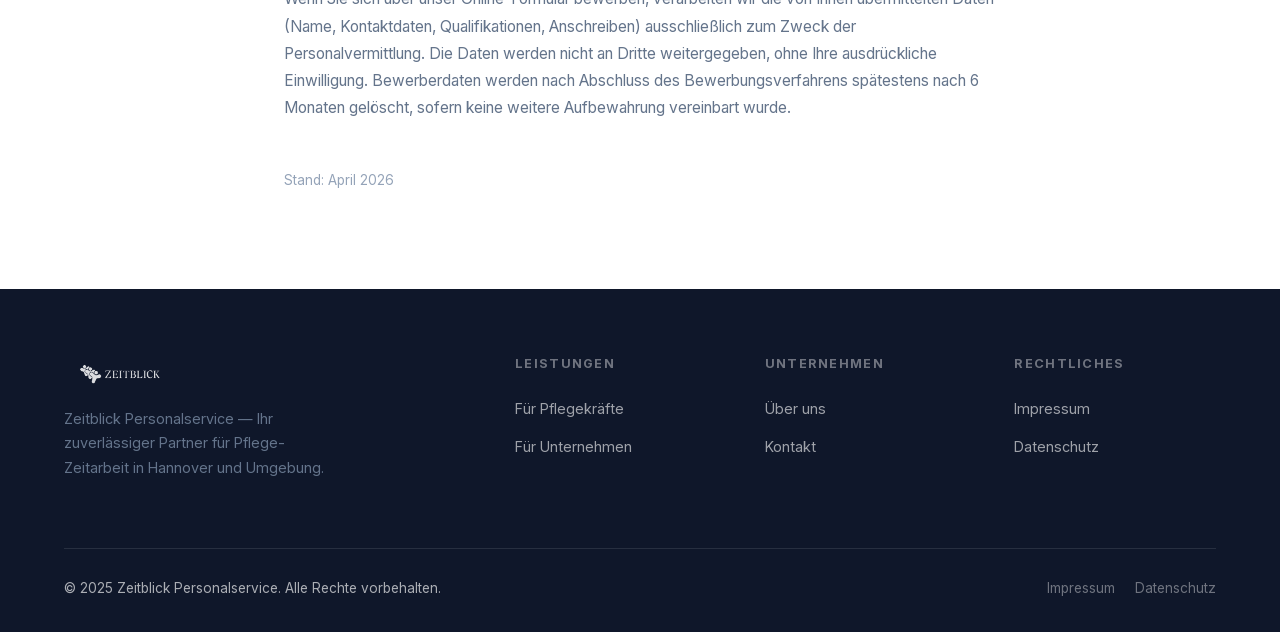
==== commit 357a62bb: "Google Fonts lokal gehostet + Datenschutz aktualisiert (DSGVO) - Inter-Schriftart (latin + latin-ext" ====
--- a/datenschutz.html
+++ b/datenschutz.html
@@ -70,7 +70,7 @@
     Sie haben jederzeit das Recht, unentgeltlich Auskunft über Herkunft, Empfänger und Zweck Ihrer gespeicherten personenbezogenen Daten zu erhalten. Sie haben außerdem ein Recht, die Berichtigung oder Löschung dieser Daten zu verlangen. Hierzu sowie zu weiteren Fragen können Sie sich jederzeit an uns wenden.</p>
 
     <h2>2. Hosting</h2>
-    <p>Diese Website wird bei einem externen Dienstleister gehostet. Personenbezogene Daten, die auf dieser Website erfasst werden, werden auf den Servern des Hosters gespeichert. Die Nutzung des Hosters erfolgt zum Zwecke der Vertragserfüllung (Art. 6 Abs. 1 lit. b DSGVO).</p>
+    <p>Diese Website wird über <strong>GitHub Pages</strong> gehostet, einem Dienst der GitHub, Inc. (Tochterunternehmen der Microsoft Corporation, One Microsoft Way, Redmond, WA 98052, USA). Beim Abrufen unserer Website werden automatisch technische Daten (u. a. IP-Adresse, Browsertyp, Uhrzeit des Abrufs) an Server von GitHub übertragen und dort gespeichert. Dies geschieht auf Grundlage unseres berechtigten Interesses an einer zuverlässigen Bereitstellung der Website (Art. 6 Abs. 1 lit. f DSGVO). Zwischen GitHub und der EU besteht ein gültiges Datentransfer-Abkommen (Data Privacy Framework). Weitere Informationen finden Sie in der Datenschutzerklärung von GitHub: <a href="https://docs.github.com/de/site-policy/privacy-policies/github-general-privacy-statement" target="_blank" rel="noopener">https://docs.github.com/de/site-policy/privacy-policies/github-general-privacy-statement</a></p>
 
     <h2>3. Allgemeine Hinweise und Pflichtinformationen</h2>
     <h3>Datenschutz</h3>
@@ -88,8 +88,8 @@
     <h3>Speicherdauer</h3>
     <p>Soweit innerhalb dieser Datenschutzerklärung keine speziellere Speicherdauer genannt wurde, verbleiben Ihre personenbezogenen Daten bei uns, bis der Zweck für die Datenverarbeitung entfällt. Wenn Sie ein berechtigtes Löschersuchen geltend machen oder eine Einwilligung zur Datenverarbeitung widerrufen, werden Ihre Daten gelöscht, sofern wir keine anderen rechtlich zulässigen Gründe für die Speicherung haben.</p>
 
-    <h3>Hinweis zur Datenweitergabe an die USA und sonstige Drittstaaten</h3>
-    <p>Wir verwenden auf unserer Website unter anderem Tools von Unternehmen mit Sitz in den USA oder sonstigen datenschutzrechtlich nicht sicheren Drittstaaten. Wenn diese Tools aktiv sind, können Ihre personenbezogenen Daten in diese Drittstaaten übertragen und dort verarbeitet werden.</p>
+    <h3>Webfonts</h3>
+    <p>Diese Website verwendet die Schriftart <strong>Inter</strong>, die lokal auf unserem Server gespeichert ist. Es findet keine Verbindung zu externen Schriftart-Servern (z. B. Google Fonts) statt. Ihre IP-Adresse wird beim Laden der Schriftarten nicht an Dritte übertragen.</p>
 
     <h3>Widerruf Ihrer Einwilligung zur Datenverarbeitung</h3>
     <p>Viele Datenverarbeitungsvorgänge sind nur mit Ihrer ausdrücklichen Einwilligung möglich. Sie können eine bereits erteilte Einwilligung jederzeit widerrufen. Die Rechtmäßigkeit der bis zum Widerruf erfolgten Datenverarbeitung bleibt vom Widerruf unberührt.</p>
@@ -112,15 +112,10 @@
     <p>Die Verarbeitung dieser Daten erfolgt auf Grundlage von Art. 6 Abs. 1 lit. b DSGVO, sofern Ihre Anfrage mit der Erfüllung eines Vertrags zusammenhängt oder zur Durchführung vorvertraglicher Maßnahmen erforderlich ist. In allen übrigen Fällen beruht die Verarbeitung auf unserem berechtigten Interesse an der effektiven Bearbeitung der an uns gerichteten Anfragen (Art. 6 Abs. 1 lit. f DSGVO) oder auf Ihrer Einwilligung (Art. 6 Abs. 1 lit. a DSGVO), sofern diese abgefragt wurde.</p>
     <p>Die von Ihnen im Kontaktformular eingegebenen Daten verbleiben bei uns, bis Sie uns zur Löschung auffordern, Ihre Einwilligung zur Speicherung widerrufen oder der Zweck für die Datenspeicherung entfällt. Zwingende gesetzliche Bestimmungen – insbesondere Aufbewahrungsfristen – bleiben unberührt.</p>
 
-    <h3>Google Maps</h3>
-    <p>Diese Seite nutzt den Kartendienst Google Maps. Anbieter ist die Google Ireland Limited, Gordon House, Barrow Street, Dublin 4, Irland. Zur Nutzung der Funktionen von Google Maps ist es notwendig, Ihre IP-Adresse zu speichern. Diese Informationen werden in der Regel an einen Server von Google in den USA übertragen und dort gespeichert. Der Anbieter dieser Seite hat keinen Einfluss auf diese Datenübertragung. Wenn Google Maps aktiviert ist, kann Google zum Zwecke der einheitlichen Darstellung der Schriftarten Google Web Fonts verwenden.</p>
-    <p>Die Nutzung von Google Maps erfolgt im Interesse einer ansprechenden Darstellung unserer Online-Angebote und an einer leichten Auffindbarkeit der von uns auf der Website angegebenen Orte. Dies stellt ein berechtigtes Interesse im Sinne von Art. 6 Abs. 1 lit. f DSGVO dar.</p>
-    <p>Mehr Informationen zum Umgang mit Nutzerdaten finden Sie in der Datenschutzerklärung von Google: <a href="https://policies.google.com/privacy" target="_blank" rel="noopener">https://policies.google.com/privacy</a></p>
-
     <h2>5. Bewerberdaten</h2>
     <p>Wenn Sie sich über unser Online-Formular bewerben, verarbeiten wir die von Ihnen übermittelten Daten (Name, Kontaktdaten, Qualifikationen, Anschreiben) ausschließlich zum Zweck der Personalvermittlung. Die Daten werden nicht an Dritte weitergegeben, ohne Ihre ausdrückliche Einwilligung. Bewerberdaten werden nach Abschluss des Bewerbungsverfahrens spätestens nach 6 Monaten gelöscht, sofern keine weitere Aufbewahrung vereinbart wurde.</p>
 
-    <p style="margin-top:48px;font-size:.85rem;color:var(--text-3);">Stand: April 2025</p>
+    <p style="margin-top:48px;font-size:.85rem;color:var(--text-3);">Stand: April 2026</p>
   </div>
 </div>
 
--- a/css/style.css
+++ b/css/style.css
@@ -3,7 +3,23 @@
    Design: Apple / OpenAI inspired — clean, minimal, premium
    ========================================= */
 
-@import url('https://fonts.googleapis.com/css2?family=Inter:wght@300;400;500;600;700;800&display=swap');
+/* Inter — lokal gehostet (DSGVO-konform, kein Google-Server-Kontakt) */
+@font-face {
+  font-family: 'Inter';
+  font-style: normal;
+  font-weight: 300 800;
+  font-display: swap;
+  src: url('../assets/fonts/inter-latin-ext.woff2') format('woff2');
+  unicode-range: U+0100-02BA, U+02BD-02C5, U+02C7-02CC, U+02CE-02D7, U+02DD-02FF, U+0304, U+0308, U+0329, U+1D00-1DBF, U+1E00-1E9F, U+1EF2-1EFF, U+2020, U+20A0-20AB, U+20AD-20C0, U+2113, U+2C60-2C7F, U+A720-A7FF;
+}
+@font-face {
+  font-family: 'Inter';
+  font-style: normal;
+  font-weight: 300 800;
+  font-display: swap;
+  src: url('../assets/fonts/inter-latin.woff2') format('woff2');
+  unicode-range: U+0000-00FF, U+0131, U+0152-0153, U+02BB-02BC, U+02C6, U+02DA, U+02DC, U+0304, U+0308, U+0329, U+2000-206F, U+20AC, U+2122, U+2191, U+2193, U+2212, U+2215, U+FEFF, U+FFFD;
+}
 
 /* --- Variables --- */
 :root {
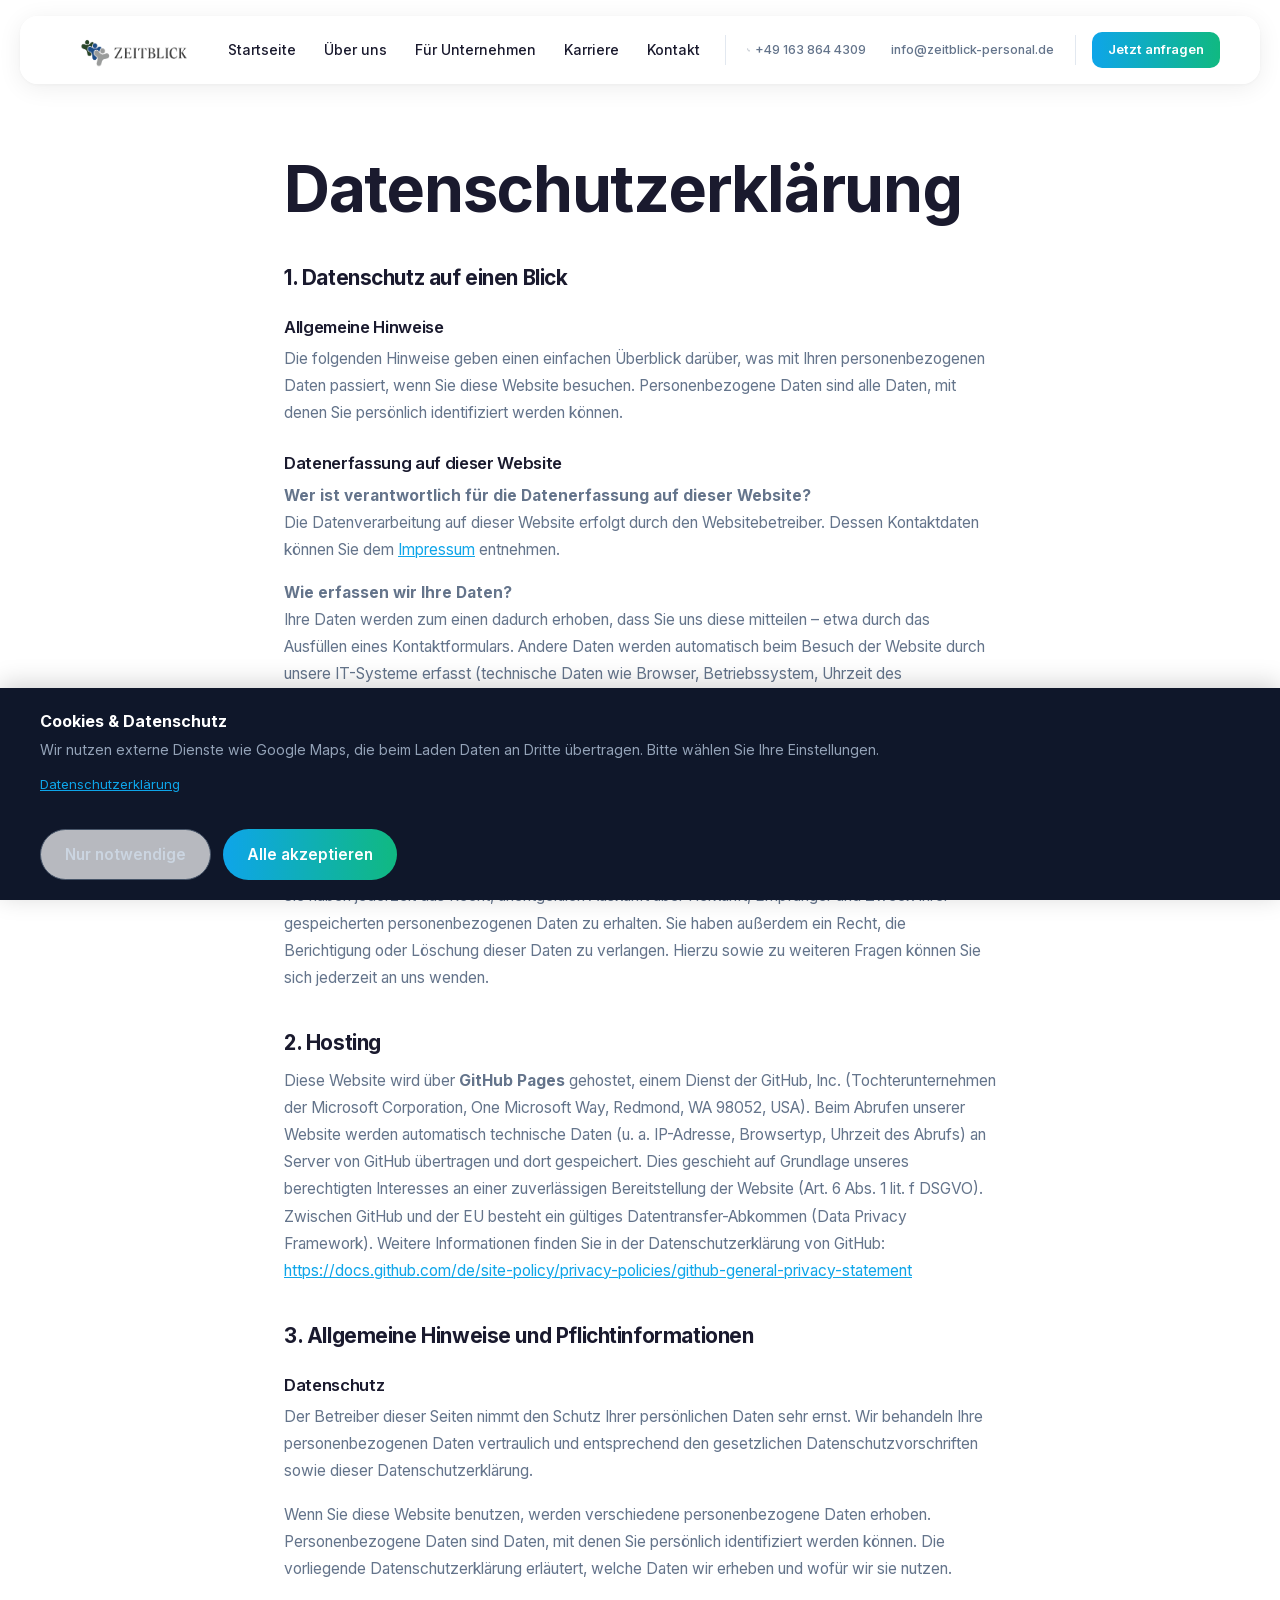
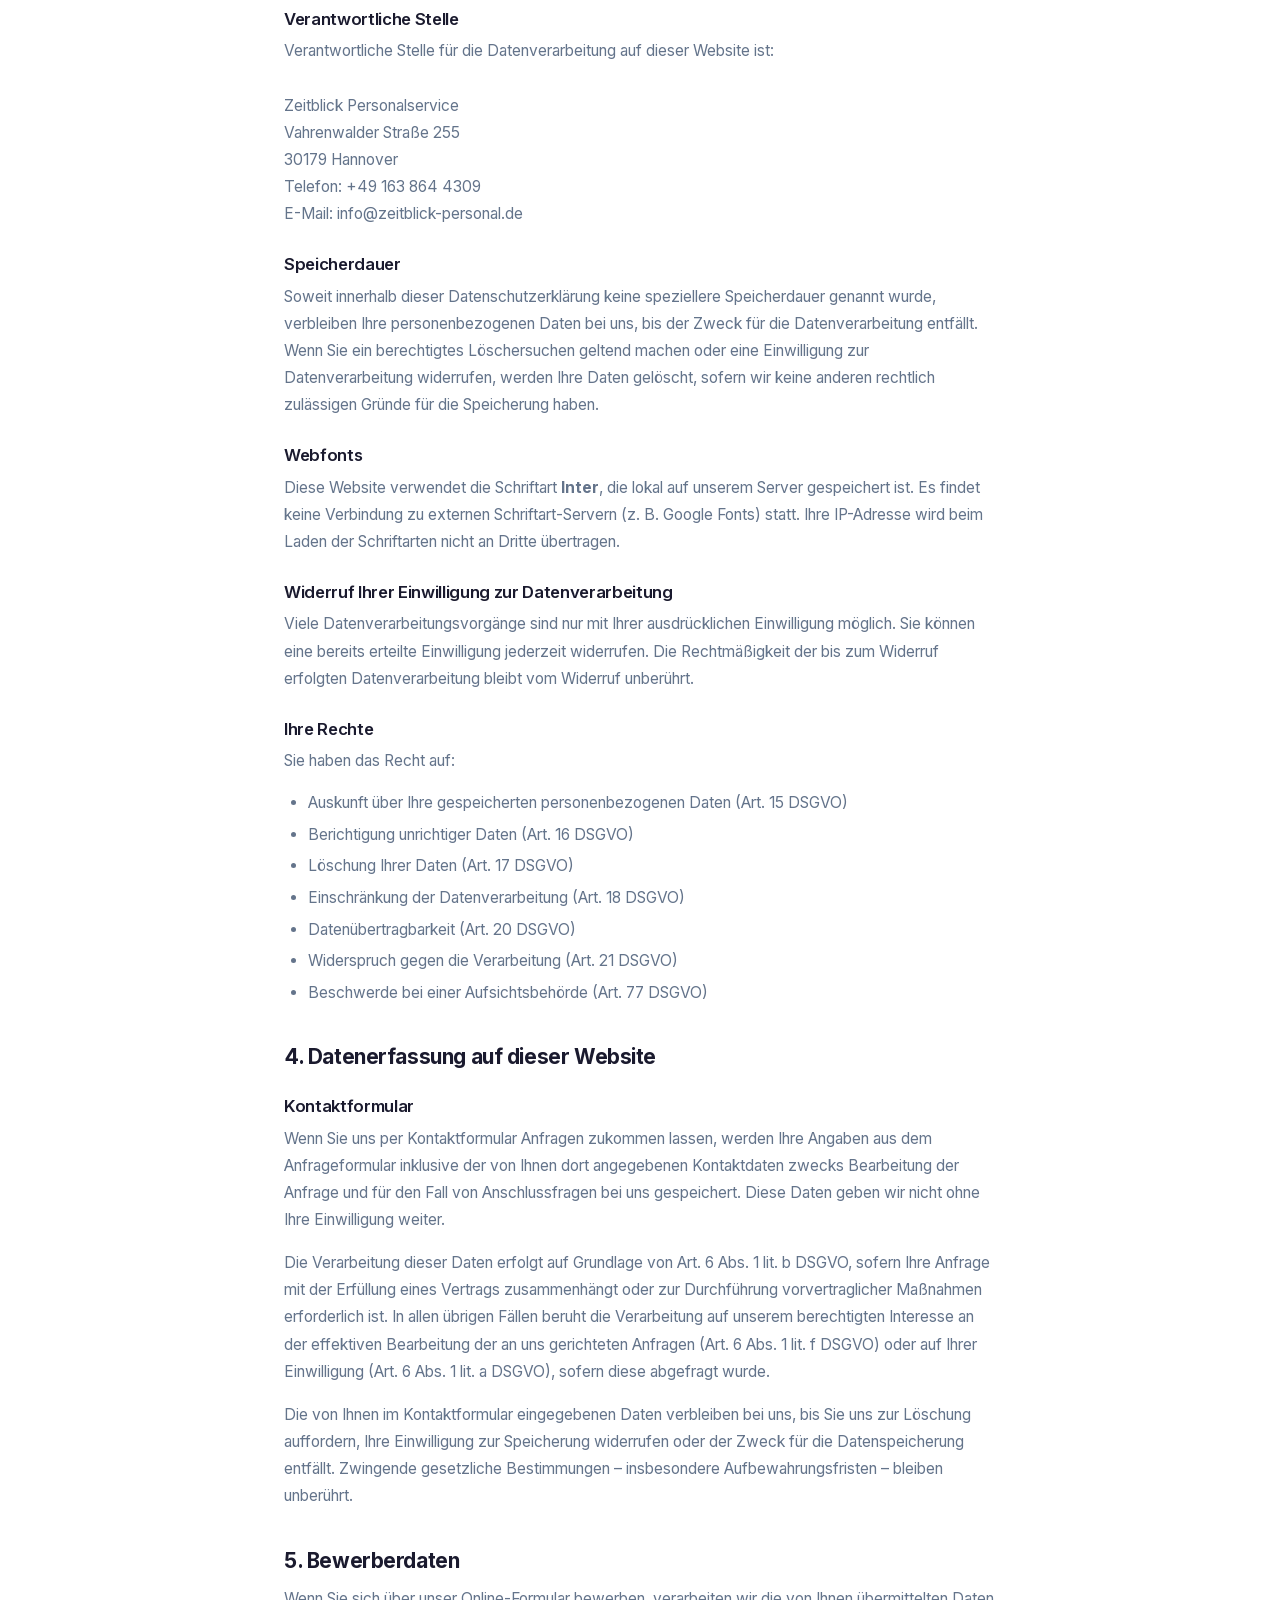
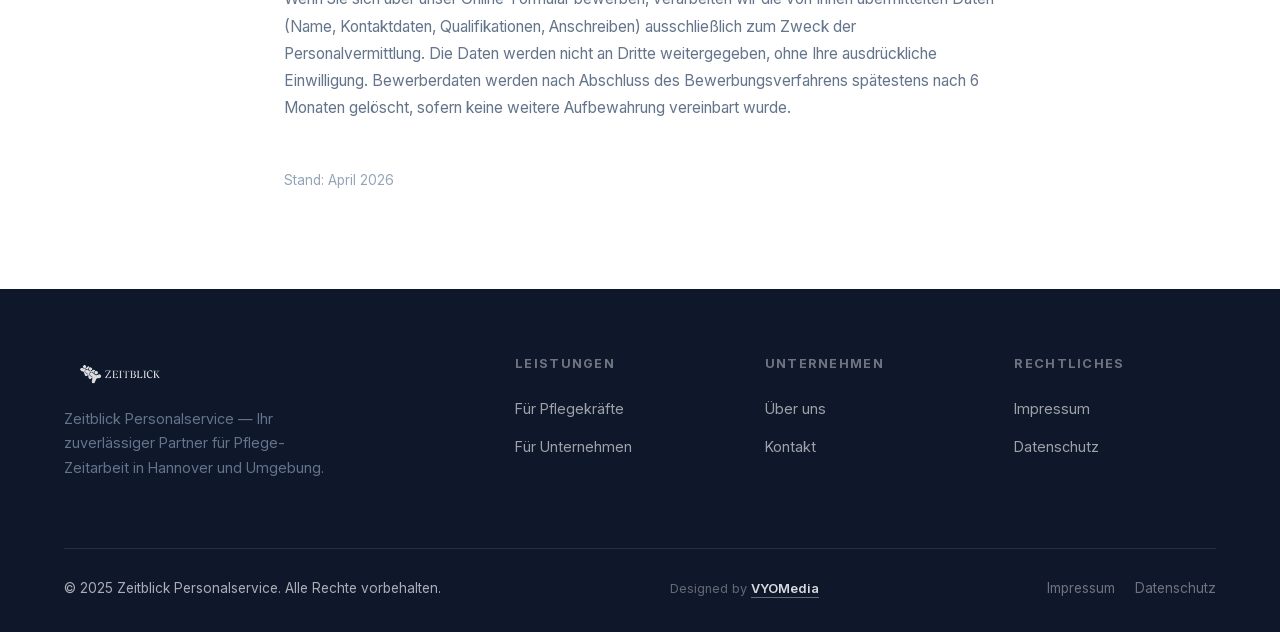
==== commit 15ff8092: "Add VYOMedia credit to footer and impressum - Footer on all pages: "Designed by VYOMedia" with link " ====
--- a/datenschutz.html
+++ b/datenschutz.html
@@ -151,7 +151,8 @@
     </div>
     <div class="footer__bottom">
       <span class="footer__copy">© 2025 Zeitblick Personalservice. Alle Rechte vorbehalten.</span>
-      <div class="footer__legal">
+      <span class="footer__credit">Designed by <a href="https://vyomedia.de" target="_blank" rel="noopener">VYOMedia</a></span>
+        <div class="footer__legal">
         <a href="impressum.html">Impressum</a>
         <a href="datenschutz.html">Datenschutz</a>
       </div>
--- a/css/style.css
+++ b/css/style.css
@@ -795,6 +795,16 @@
 }
 .footer__copy { font-size: .85rem; }
 .footer__legal { display: flex; gap: 20px; }
+.footer__credit { font-size: .8rem; color: rgba(255,255,255,.35); }
+.footer__credit a {
+  color: rgba(255,255,255,.85);
+  text-decoration: none;
+  font-weight: 600;
+  border-bottom: 1px solid rgba(255,255,255,.35);
+  padding-bottom: 1px;
+  transition: color .2s ease, border-color .2s ease;
+}
+.footer__credit a:hover { color: #fff; border-color: #fff; }
 .footer__legal a {
   font-size: .85rem;
   color: rgba(255,255,255,.4);
